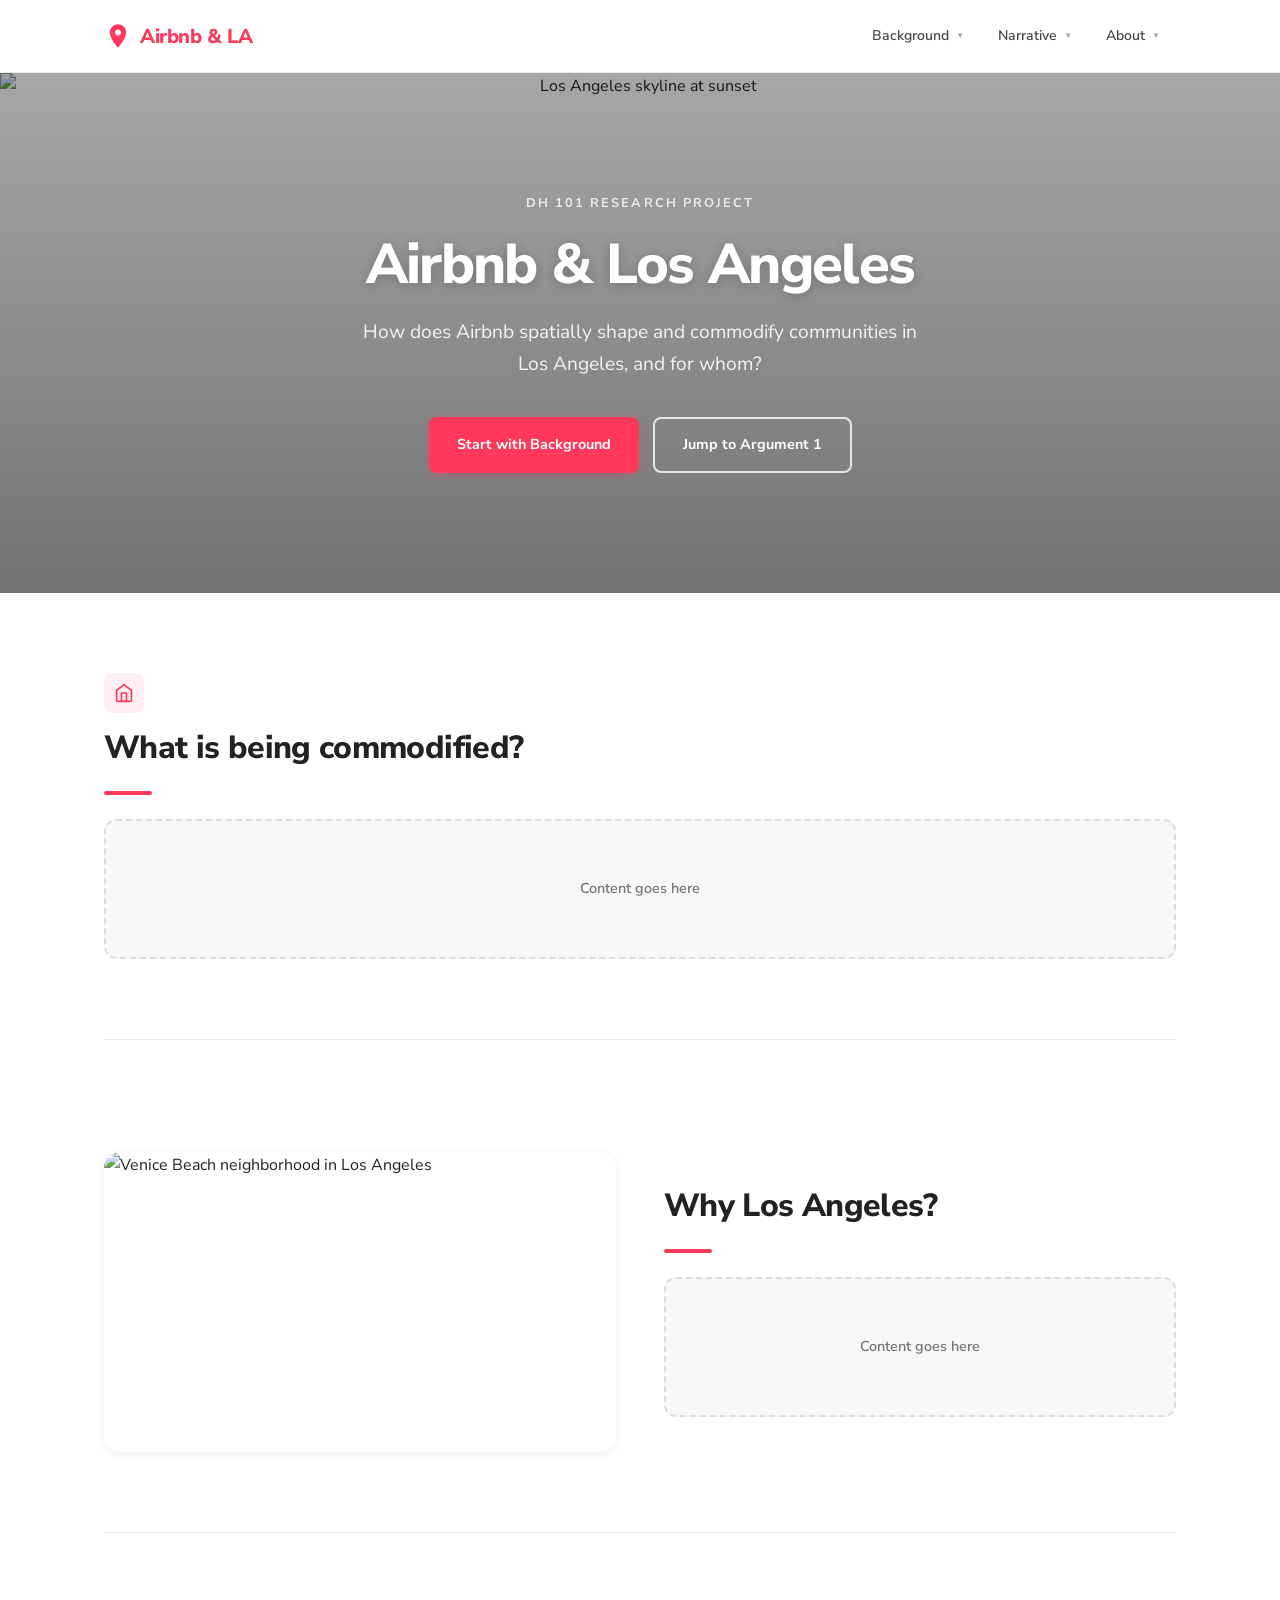
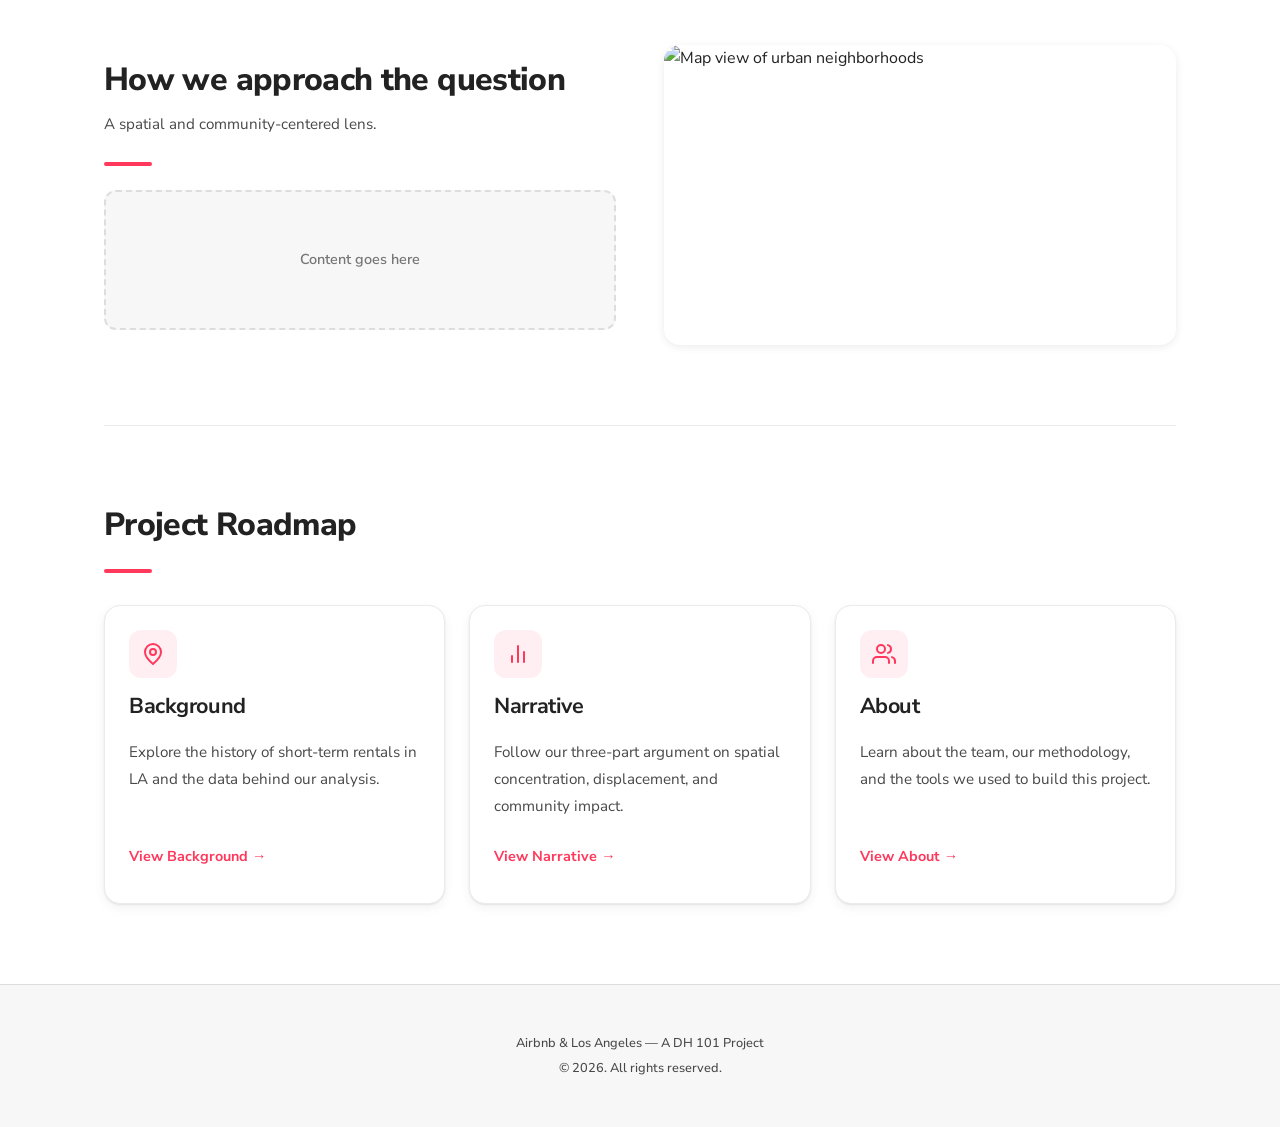
==== DIG HUM 101 Website/index.html @ 49fbf401 "added timeline" ====
<!DOCTYPE html>
<html lang="en">
<head>
  <meta charset="UTF-8">
  <meta name="viewport" content="width=device-width, initial-scale=1.0">
  <title>Airbnb &amp; Los Angeles</title>
  <link rel="preconnect" href="https://fonts.googleapis.com">
  <link rel="preconnect" href="https://fonts.gstatic.com" crossorigin>
  <link href="https://fonts.googleapis.com/css2?family=Nunito+Sans:ital,opsz,wght@0,6..12,400;0,6..12,500;0,6..12,600;0,6..12,700;0,6..12,800;1,6..12,400&display=swap" rel="stylesheet">
  <link rel="stylesheet" href="assets/css/styles.css">
</head>
<body>
  <a href="#main" class="skip-link">Skip to content</a>

  <!-- Navbar -->
  <nav class="navbar" aria-label="Main navigation">
    <div class="container">
      <a href="index.html" class="nav-brand">
        <svg viewBox="0 0 24 24" aria-hidden="true"><path d="M12 2C8.13 2 5 5.13 5 9c0 5.25 7 13 7 13s7-7.75 7-13c0-3.87-3.13-7-7-7zm0 9.5a2.5 2.5 0 010-5 2.5 2.5 0 010 5z"/></svg>
        Airbnb &amp; LA
      </a>
      <button class="nav-toggle" aria-label="Toggle navigation" aria-expanded="false">
        <span></span><span></span><span></span>
      </button>
      <ul class="nav-links">
        <li class="nav-dropdown">
          <button aria-haspopup="true" aria-expanded="false">Background <span class="dropdown-arrow">&#9660;</span></button>
          <div class="dropdown-menu">
            <a href="page1.html">History</a>
            <a href="page2.html">The Data</a>
            <a href="timeline.html">Timeline</a>
          </div>
        </li>
        <li class="nav-dropdown">
          <button aria-haspopup="true" aria-expanded="false">Narrative <span class="dropdown-arrow">&#9660;</span></button>
          <div class="dropdown-menu">
            <a href="page5.html">Argument 1</a>
            <a href="page8.html">Argument 2</a>
            <a href="page9.html">Argument 3</a>
            <a href="page10.html">Conclusions</a>
          </div>
        </li>
        <li class="nav-dropdown">
          <button aria-haspopup="true" aria-expanded="false">About <span class="dropdown-arrow">&#9660;</span></button>
          <div class="dropdown-menu">
            <a href="page6.html">About</a>
            <a href="page6.html#team">The Team</a>
            <a href="bibliography.html">Bibliography</a>
          </div>
        </li>
      </ul>
    </div>
  </nav>

  <!-- Hero with LA skyline -->
  <header class="hero">
    <div class="hero-bg">
      <img src="https://images.unsplash.com/photo-1534190760961-74e8c1c5c3da?w=1600&q=80" alt="Los Angeles skyline at sunset">
    </div>
    <div class="hero-overlay"></div>
    <div class="hero-content">
      <span class="eyebrow">DH 101 Research Project</span>
      <h1>Airbnb &amp; Los Angeles</h1>
      <p class="subtitle">How does Airbnb spatially shape and commodify communities in Los Angeles, and for whom?</p>
      <div class="hero-buttons">
        <a href="page1.html" class="btn btn-primary">Start with Background</a>
        <a href="page5.html" class="btn btn-outline">Jump to Argument 1</a>
      </div>
    </div>
  </header>

  <!-- Main Content -->
  <main id="main">
    <div class="container">

      <section class="section">
        <div class="section-icon"><svg viewBox="0 0 24 24"><path d="M3 9l9-7 9 7v11a2 2 0 01-2 2H5a2 2 0 01-2-2V9z"/><polyline points="9 22 9 12 15 12 15 22"/></svg></div>
        <h2>What is being commodified?</h2>
        <div class="divider"></div>
        <div class="placeholder"><span>Content goes here</span></div>
      </section>

      <section class="section">
        <div class="feature-row">
          <div class="feature-image">
            <img src="https://images.unsplash.com/photo-1580655653885-65763b2597d0?w=800&q=80" alt="Venice Beach neighborhood in Los Angeles">
          </div>
          <div class="feature-text">
            <h2>Why Los Angeles?</h2>
            <div class="divider"></div>
            <div class="placeholder"><span>Content goes here</span></div>
          </div>
        </div>
      </section>

      <section class="section">
        <div class="feature-row reverse">
          <div class="feature-image">
            <img src="https://images.unsplash.com/photo-1609137144813-7d9921338f24?w=800&q=80" alt="Map view of urban neighborhoods">
          </div>
          <div class="feature-text">
            <h2>How we approach the question</h2>
            <p class="section-intro">A spatial and community-centered lens.</p>
            <div class="divider"></div>
            <div class="placeholder"><span>Content goes here</span></div>
          </div>
        </div>
      </section>

      <section class="section">
        <h2>Project Roadmap</h2>
        <div class="divider"></div>
        <div class="card-grid">
          <div class="card">
            <div class="card-body">
              <div class="card-icon"><svg viewBox="0 0 24 24"><circle cx="12" cy="10" r="3"/><path d="M12 2a8 8 0 00-8 8c0 5.4 8 12 8 12s8-6.6 8-12a8 8 0 00-8-8z"/></svg></div>
              <h3>Background</h3>
              <p>Explore the history of short-term rentals in LA and the data behind our analysis.</p>
              <a href="page1.html" class="btn btn-ghost">View Background &rarr;</a>
            </div>
          </div>
          <div class="card">
            <div class="card-body">
              <div class="card-icon"><svg viewBox="0 0 24 24"><line x1="18" y1="20" x2="18" y2="10"/><line x1="12" y1="20" x2="12" y2="4"/><line x1="6" y1="20" x2="6" y2="14"/></svg></div>
              <h3>Narrative</h3>
              <p>Follow our three-part argument on spatial concentration, displacement, and community impact.</p>
              <a href="page5.html" class="btn btn-ghost">View Narrative &rarr;</a>
            </div>
          </div>
          <div class="card">
            <div class="card-body">
              <div class="card-icon"><svg viewBox="0 0 24 24"><path d="M17 21v-2a4 4 0 00-4-4H5a4 4 0 00-4 4v2"/><circle cx="9" cy="7" r="4"/><path d="M23 21v-2a4 4 0 00-3-3.87"/><path d="M16 3.13a4 4 0 010 7.75"/></svg></div>
              <h3>About</h3>
              <p>Learn about the team, our methodology, and the tools we used to build this project.</p>
              <a href="page6.html" class="btn btn-ghost">View About &rarr;</a>
            </div>
          </div>
        </div>
      </section>

    </div>
  </main>

  <!-- Footer -->
  <footer class="footer">
    <div class="container">
      <p>Airbnb &amp; Los Angeles &mdash; A DH 101 Project</p>
      <p>&copy; 2026. All rights reserved.</p>
    </div>
  </footer>

  <script src="assets/js/main.js"></script>
</body>
</html>
---- DIG HUM 101 Website/assets/css/styles.css ----
/* ==========================================================================
   Design System — Airbnb & Los Angeles
   Inspired by Airbnb's brand: Rausch coral, clean whites, modern warmth.
   ========================================================================== */

/* ===== Custom Properties ===== */
:root {
  /* Airbnb brand palette */
  --coral:         #FF385C;
  --coral-dark:    #E31C5F;
  --coral-light:   rgba(255, 56, 92, 0.08);
  --coral-glow:    rgba(255, 56, 92, 0.15);
  --teal:          #00A699;
  --teal-dark:     #008F84;
  --teal-light:    rgba(0, 166, 153, 0.08);
  --dark:          #222222;
  --dark-secondary:#484848;
  --gray:          #767676;
  --gray-light:    #b0b0b0;
  --border:        #DDDDDD;
  --border-light:  #EBEBEB;
  --card:          #FFFFFF;
  --bg:            #FFFFFF;
  --bg-warm:       #F7F7F7;
  --bg-hero:       #FFF8F6;

  /* Typography */
  --font-heading:  'Nunito Sans', -apple-system, 'Segoe UI', sans-serif;
  --font-body:     'Nunito Sans', -apple-system, 'Segoe UI', sans-serif;

  /* Layout */
  --max-width:     1120px;
  --max-width-narrow: 800px;

  /* Shapes */
  --radius-sm:     8px;
  --radius:        12px;
  --radius-lg:     16px;
  --radius-xl:     24px;

  /* Elevation */
  --shadow-sm:     0 1px 2px rgba(0,0,0,0.08);
  --shadow:        0 2px 8px rgba(0,0,0,0.08);
  --shadow-md:     0 4px 16px rgba(0,0,0,0.1);
  --shadow-lg:     0 6px 20px rgba(0,0,0,0.12);
  --shadow-card:   0 1px 2px rgba(0,0,0,0.08), 0 4px 12px rgba(0,0,0,0.05);
  --shadow-card-hover: 0 2px 4px rgba(0,0,0,0.08), 0 8px 24px rgba(0,0,0,0.12);

  /* Transitions */
  --ease:          cubic-bezier(0.2, 0, 0.2, 1);
  --duration:      0.2s;
}

/* ===== Reset & Base ===== */
*, *::before, *::after {
  box-sizing: border-box;
  margin: 0;
  padding: 0;
}

html {
  scroll-behavior: smooth;
  -webkit-font-smoothing: antialiased;
  -moz-osx-font-smoothing: grayscale;
}

body {
  font-family: var(--font-body);
  color: var(--dark);
  background-color: var(--bg);
  font-size: 16px;
  line-height: 1.65;
  min-height: 100vh;
  display: flex;
  flex-direction: column;
}

img {
  max-width: 100%;
  height: auto;
  display: block;
}

a {
  color: var(--dark);
  text-decoration: none;
  transition: color var(--duration) var(--ease);
}

a:hover {
  color: var(--coral);
}

/* ===== Skip Link ===== */
.skip-link {
  position: absolute;
  top: -100%;
  left: 16px;
  background: var(--coral);
  color: #fff;
  padding: 10px 20px;
  border-radius: var(--radius-sm);
  z-index: 9999;
  font-size: 0.875rem;
  font-weight: 700;
}

.skip-link:focus {
  top: 12px;
  color: #fff;
}

/* ===== Focus Styles ===== */
:focus-visible {
  outline: 2px solid var(--coral);
  outline-offset: 3px;
  border-radius: 2px;
}

/* ===== Typography ===== */
h1, h2, h3, h4, h5 {
  font-family: var(--font-heading);
  font-weight: 800;
  line-height: 1.2;
  color: var(--dark);
  letter-spacing: -0.02em;
}

h1 {
  font-size: clamp(2rem, 5vw, 3rem);
  margin-bottom: 1rem;
}

h2 {
  font-size: clamp(1.5rem, 3.5vw, 2rem);
  margin-bottom: 0.75rem;
}

h3 {
  font-size: clamp(1.1rem, 2vw, 1.35rem);
  margin-bottom: 0.5rem;
  font-weight: 700;
}

h4 {
  font-size: 1.1rem;
  margin-bottom: 0.4rem;
  font-weight: 700;
}

p {
  color: var(--dark-secondary);
}

/* ===== Layout ===== */
.container {
  max-width: var(--max-width);
  margin: 0 auto;
  padding: 0 24px;
  width: 100%;
}

.container-narrow {
  max-width: var(--max-width-narrow);
  margin: 0 auto;
  padding: 0 24px;
  width: 100%;
}

/* ===== Navbar ===== */
.navbar {
  background: rgba(255, 255, 255, 0.97);
  backdrop-filter: blur(16px);
  -webkit-backdrop-filter: blur(16px);
  border-bottom: 1px solid var(--border-light);
  position: sticky;
  top: 0;
  z-index: 100;
  transition: box-shadow 0.3s var(--ease);
}

.navbar .container {
  display: flex;
  align-items: center;
  justify-content: space-between;
  height: 72px;
}

.nav-brand {
  display: flex;
  align-items: center;
  gap: 8px;
  font-family: var(--font-heading);
  font-size: 1.25rem;
  font-weight: 800;
  color: var(--coral);
  white-space: nowrap;
  letter-spacing: -0.02em;
}

.nav-brand svg {
  width: 28px;
  height: 28px;
  fill: var(--coral);
}

.nav-brand:hover {
  color: var(--coral-dark);
}

/* Hamburger */
.nav-toggle {
  display: none;
  background: none;
  border: none;
  cursor: pointer;
  padding: 10px;
  flex-direction: column;
  gap: 5px;
  border-radius: var(--radius-sm);
  transition: background var(--duration) var(--ease);
}

.nav-toggle:hover {
  background: var(--bg-warm);
}

.nav-toggle span {
  display: block;
  width: 22px;
  height: 2px;
  background: var(--dark);
  border-radius: 2px;
  transition: transform 0.3s var(--ease), opacity 0.3s var(--ease);
}

.nav-toggle.active span:nth-child(1) {
  transform: translateY(7px) rotate(45deg);
}
.nav-toggle.active span:nth-child(2) {
  opacity: 0;
}
.nav-toggle.active span:nth-child(3) {
  transform: translateY(-7px) rotate(-45deg);
}

/* Nav Links */
.nav-links {
  display: flex;
  align-items: center;
  gap: 2px;
  list-style: none;
}

.nav-links > li {
  position: relative;
}

.nav-links > li > a,
.nav-links > li > button {
  display: inline-flex;
  align-items: center;
  gap: 5px;
  padding: 10px 16px;
  font-size: 0.875rem;
  font-weight: 600;
  color: var(--dark-secondary);
  background: none;
  border: none;
  border-radius: 24px;
  cursor: pointer;
  font-family: var(--font-body);
  transition: all var(--duration) var(--ease);
  white-space: nowrap;
  letter-spacing: 0;
  line-height: 1.4;
}

.nav-links > li > a:hover,
.nav-links > li > button:hover {
  background: var(--bg-warm);
  color: var(--dark);
}

.nav-links > li > a.active,
.nav-links > li > button.active {
  color: var(--coral);
  background: var(--coral-light);
}

/* Dropdown arrow */
.dropdown-arrow {
  font-size: 0.5rem;
  opacity: 0.5;
  transition: transform 0.25s var(--ease);
  margin-left: 2px;
}

.nav-dropdown.open > button .dropdown-arrow {
  transform: rotate(180deg);
}

/* Dropdown Menu */
.dropdown-menu {
  display: none;
  position: absolute;
  top: calc(100% + 8px);
  left: 50%;
  transform: translateX(-50%);
  min-width: 200px;
  background: var(--card);
  border: 1px solid var(--border-light);
  border-radius: var(--radius);
  box-shadow: var(--shadow-lg);
  padding: 8px;
  z-index: 50;
  animation: dropdownIn 0.18s var(--ease);
}

@keyframes dropdownIn {
  from { opacity: 0; transform: translateX(-50%) translateY(-6px); }
  to   { opacity: 1; transform: translateX(-50%) translateY(0); }
}

.nav-dropdown.open .dropdown-menu {
  display: block;
}

.dropdown-menu a {
  display: block;
  padding: 10px 16px;
  font-size: 0.875rem;
  color: var(--dark-secondary);
  border-radius: var(--radius-sm);
  transition: all var(--duration) var(--ease);
  font-weight: 500;
}

.dropdown-menu a:hover {
  background: var(--bg-warm);
  color: var(--dark);
}

.dropdown-menu a.active {
  color: var(--coral);
  background: var(--coral-light);
  font-weight: 700;
}

/* ===== Hero (Home) ===== */
.hero {
  position: relative;
  text-align: center;
  padding: 0;
  overflow: hidden;
  min-height: 520px;
  display: flex;
  align-items: center;
  justify-content: center;
}

.hero-bg {
  position: absolute;
  inset: 0;
  z-index: 0;
}

.hero-bg img {
  width: 100%;
  height: 100%;
  object-fit: cover;
}

.hero-overlay {
  position: absolute;
  inset: 0;
  background: linear-gradient(
    180deg,
    rgba(0, 0, 0, 0.35) 0%,
    rgba(0, 0, 0, 0.55) 100%
  );
  z-index: 1;
}

.hero-content {
  position: relative;
  z-index: 2;
  padding: 80px 32px;
  max-width: 780px;
}

.hero .eyebrow {
  font-size: 0.8rem;
  font-weight: 700;
  text-transform: uppercase;
  letter-spacing: 0.16em;
  color: rgba(255, 255, 255, 0.8);
  margin-bottom: 20px;
  display: block;
}

.hero h1 {
  font-size: clamp(2.4rem, 5.5vw, 3.5rem);
  color: #fff;
  margin-bottom: 20px;
  letter-spacing: -0.03em;
  line-height: 1.1;
  text-shadow: 0 2px 12px rgba(0,0,0,0.2);
}

.hero .subtitle {
  font-size: clamp(1rem, 2vw, 1.2rem);
  color: rgba(255, 255, 255, 0.9);
  max-width: 580px;
  margin: 0 auto 36px;
  line-height: 1.7;
  font-weight: 400;
}

.hero-buttons {
  display: flex;
  justify-content: center;
  gap: 14px;
  flex-wrap: wrap;
}

/* ===== Page Header (non-home pages) ===== */
.page-header {
  position: relative;
  text-align: center;
  padding: 0;
  overflow: hidden;
  min-height: 320px;
  display: flex;
  align-items: center;
  justify-content: center;
}

.page-header .hero-bg {
  position: absolute;
  inset: 0;
  z-index: 0;
}

.page-header .hero-bg img {
  width: 100%;
  height: 100%;
  object-fit: cover;
}

.page-header .hero-overlay {
  position: absolute;
  inset: 0;
  background: linear-gradient(
    180deg,
    rgba(0, 0, 0, 0.3) 0%,
    rgba(0, 0, 0, 0.5) 100%
  );
  z-index: 1;
}

.page-header-content {
  position: relative;
  z-index: 2;
  padding: 64px 32px;
}

.page-header .eyebrow {
  font-size: 0.75rem;
  font-weight: 700;
  text-transform: uppercase;
  letter-spacing: 0.14em;
  color: var(--coral);
  margin-bottom: 12px;
  display: inline-block;
  background: rgba(255,255,255,0.9);
  padding: 4px 14px;
  border-radius: 20px;
}

.page-header h1 {
  color: #fff;
  margin-bottom: 12px;
  text-shadow: 0 2px 8px rgba(0,0,0,0.2);
}

.page-header .subtitle {
  font-size: 1.05rem;
  color: rgba(255,255,255,0.85);
  max-width: 560px;
  margin: 0 auto;
  line-height: 1.6;
  font-weight: 400;
}

/* ===== Clean Page Header (no photo) ===== */
.page-header-clean {
  text-align: center;
  padding: 72px 32px 56px;
  background: var(--bg);
  border-bottom: 1px solid var(--border-light);
}

.page-header-clean .eyebrow {
  font-size: 0.75rem;
  font-weight: 700;
  text-transform: uppercase;
  letter-spacing: 0.14em;
  color: var(--coral);
  margin-bottom: 16px;
  display: inline-block;
  background: var(--coral-light);
  padding: 6px 16px;
  border-radius: 20px;
}

.page-header-clean h1 {
  color: var(--dark);
  margin-bottom: 12px;
}

.page-header-clean .subtitle {
  font-size: 1.05rem;
  color: var(--gray);
  max-width: 560px;
  margin: 0 auto;
  line-height: 1.6;
  font-weight: 400;
}

/* ===== Section Icon (inline SVG beside heading) ===== */
.section-icon {
  display: inline-flex;
  align-items: center;
  justify-content: center;
  width: 40px;
  height: 40px;
  border-radius: var(--radius-sm);
  background: var(--coral-light);
  margin-bottom: 16px;
}

.section-icon svg {
  width: 20px;
  height: 20px;
  fill: none;
  stroke: var(--coral);
  stroke-width: 2;
  stroke-linecap: round;
  stroke-linejoin: round;
}

/* Card icon (for roadmap cards) */
.card-icon {
  display: flex;
  align-items: center;
  justify-content: center;
  width: 48px;
  height: 48px;
  border-radius: var(--radius);
  background: var(--coral-light);
  margin-bottom: 16px;
}

.card-icon svg {
  width: 24px;
  height: 24px;
  fill: none;
  stroke: var(--coral);
  stroke-width: 2;
  stroke-linecap: round;
  stroke-linejoin: round;
}

/* ===== Buttons ===== */
.btn {
  display: inline-flex;
  align-items: center;
  gap: 8px;
  padding: 14px 28px;
  border-radius: var(--radius-sm);
  font-size: 0.9rem;
  font-weight: 700;
  font-family: var(--font-body);
  cursor: pointer;
  border: none;
  letter-spacing: 0;
  transition: all var(--duration) var(--ease);
  text-align: center;
  justify-content: center;
}

.btn:active {
  transform: scale(0.97);
}

.btn-primary {
  background: var(--coral);
  color: #fff;
  box-shadow: 0 2px 8px rgba(255, 56, 92, 0.3);
}

.btn-primary:hover {
  background: var(--coral-dark);
  color: #fff;
  box-shadow: 0 4px 16px rgba(255, 56, 92, 0.35);
  transform: translateY(-1px);
}

.btn-white {
  background: #fff;
  color: var(--dark);
  box-shadow: var(--shadow);
}

.btn-white:hover {
  color: var(--coral);
  box-shadow: var(--shadow-md);
  transform: translateY(-1px);
}

.btn-outline {
  background: transparent;
  color: #fff;
  border: 2px solid rgba(255,255,255,0.8);
}

.btn-outline:hover {
  background: #fff;
  color: var(--dark);
  border-color: #fff;
  transform: translateY(-1px);
}

.btn-outline-dark {
  background: transparent;
  color: var(--dark);
  border: 2px solid var(--dark);
}

.btn-outline-dark:hover {
  background: var(--dark);
  color: #fff;
  transform: translateY(-1px);
}

.btn-ghost {
  background: transparent;
  color: var(--coral);
  padding: 10px 0;
  font-weight: 700;
}

.btn-ghost:hover {
  color: var(--coral-dark);
}

/* ===== Sections ===== */
.section {
  padding: 80px 0;
}

.section + .section {
  border-top: 1px solid var(--border-light);
}

.section-warm {
  background: var(--bg-warm);
}

.section-intro {
  color: var(--gray);
  font-size: 0.95rem;
  margin-bottom: 8px;
}

/* ===== Inline Image Block ===== */
.image-block {
  border-radius: var(--radius-lg);
  overflow: hidden;
  margin: 32px 0;
  box-shadow: var(--shadow);
}

.image-block img {
  width: 100%;
  height: 320px;
  object-fit: cover;
}

.image-block-caption {
  font-size: 0.8rem;
  color: var(--gray);
  padding: 12px 0 0;
  text-align: center;
}

/* ===== Placeholder Block ===== */
.placeholder {
  border: 2px dashed var(--border);
  border-radius: var(--radius);
  padding: 56px 36px;
  text-align: center;
  color: var(--gray);
  font-size: 0.9rem;
  font-weight: 600;
  background: var(--bg-warm);
  margin-top: 20px;
  position: relative;
}

.placeholder span {
  display: block;
}

.placeholder-wide {
  padding: 80px 36px;
}

.placeholder-chart {
  min-height: 300px;
  display: flex;
  align-items: center;
  justify-content: center;
  flex-direction: column;
}

.placeholder-table {
  min-height: 240px;
  display: flex;
  align-items: center;
  justify-content: center;
  flex-direction: column;
}

.placeholder-list {
  min-height: 200px;
  display: flex;
  align-items: center;
  justify-content: center;
  flex-direction: column;
}

/* ===== Cards ===== */
.card-grid {
  display: grid;
  grid-template-columns: repeat(3, 1fr);
  gap: 24px;
  margin-top: 32px;
}

.card {
  background: var(--card);
  border: 1px solid var(--border-light);
  border-radius: var(--radius-lg);
  overflow: hidden;
  box-shadow: var(--shadow-card);
  transition: box-shadow 0.3s var(--ease), transform 0.3s var(--ease);
  display: flex;
  flex-direction: column;
}

.card:hover {
  box-shadow: var(--shadow-card-hover);
  transform: translateY(-4px);
}

.card-image {
  width: 100%;
  height: 180px;
  overflow: hidden;
}

.card-image img {
  width: 100%;
  height: 100%;
  object-fit: cover;
  transition: transform 0.4s var(--ease);
}

.card:hover .card-image img {
  transform: scale(1.04);
}

.card-body {
  padding: 24px;
  flex: 1;
  display: flex;
  flex-direction: column;
}

.card h3 {
  margin-bottom: 8px;
}

.card p {
  color: var(--gray);
  font-size: 0.9rem;
  line-height: 1.55;
  margin-bottom: 16px;
  flex: 1;
}

.card .btn {
  align-self: flex-start;
}

/* ===== Feature row (two-col with image) ===== */
.feature-row {
  display: grid;
  grid-template-columns: 1fr 1fr;
  gap: 48px;
  align-items: center;
  margin-top: 32px;
}

.feature-row.reverse {
  direction: rtl;
}

.feature-row.reverse > * {
  direction: ltr;
}

.feature-image {
  border-radius: var(--radius-lg);
  overflow: hidden;
  box-shadow: var(--shadow);
}

.feature-image img {
  width: 100%;
  height: 300px;
  object-fit: cover;
}

.feature-text h3 {
  margin-bottom: 12px;
}

.feature-text p {
  color: var(--gray);
  font-size: 0.95rem;
  line-height: 1.65;
}

/* ===== Team Grid ===== */
.team-grid {
  display: grid;
  grid-template-columns: repeat(3, 1fr);
  gap: 28px;
  margin-top: 36px;
}

.team-card {
  text-align: center;
  background: var(--card);
  border: 1px solid var(--border-light);
  border-radius: var(--radius-lg);
  padding: 40px 24px 32px;
  box-shadow: var(--shadow-card);
  transition: box-shadow 0.3s var(--ease), transform 0.3s var(--ease);
}

.team-card:hover {
  box-shadow: var(--shadow-card-hover);
  transform: translateY(-3px);
}

.team-card .avatar {
  width: 110px;
  height: 110px;
  border-radius: 50%;
  background: linear-gradient(135deg, var(--coral-light) 0%, var(--bg-warm) 100%);
  border: 3px solid var(--border-light);
  margin: 0 auto 20px;
  display: flex;
  align-items: center;
  justify-content: center;
  color: var(--gray);
  font-size: 0.75rem;
  font-weight: 600;
  overflow: hidden;
}

.team-card .avatar img {
  width: 100%;
  height: 100%;
  object-fit: cover;
}

.team-card h4 {
  font-size: 1.1rem;
  margin-bottom: 4px;
}

.team-card .role {
  color: var(--coral);
  font-size: 0.8rem;
  font-weight: 700;
  text-transform: uppercase;
  letter-spacing: 0.06em;
  margin-bottom: 12px;
}

.team-card .bio {
  color: var(--gray);
  font-size: 0.85rem;
  line-height: 1.55;
}

/* ===== Bibliography Entry ===== */
.bib-entry {
  border-left: 4px solid var(--coral);
  padding: 24px 28px;
  margin-bottom: 20px;
  background: var(--card);
  border-radius: 0 var(--radius) var(--radius) 0;
  box-shadow: var(--shadow-card);
  transition: box-shadow 0.25s var(--ease);
}

.bib-entry:hover {
  box-shadow: var(--shadow-card-hover);
}

.bib-entry .citation {
  font-weight: 700;
  margin-bottom: 12px;
  color: var(--dark);
  font-size: 0.95rem;
  line-height: 1.5;
}

.bib-entry .annotation {
  border: 2px dashed var(--border);
  border-radius: var(--radius-sm);
  padding: 24px;
  color: var(--gray);
  font-size: 0.875rem;
  text-align: center;
  background: var(--bg-warm);
}

/* ===== Up Next ===== */
.up-next {
  padding: 72px 0;
  text-align: center;
  border-top: 1px solid var(--border-light);
  margin-top: 16px;
}

.up-next .label {
  font-size: 0.75rem;
  text-transform: uppercase;
  letter-spacing: 0.14em;
  color: var(--gray);
  margin-bottom: 10px;
  font-weight: 700;
}

.up-next h3 {
  font-size: 1.6rem;
  margin-bottom: 24px;
}

/* ===== Footer ===== */
.footer {
  border-top: 1px solid var(--border);
  padding: 48px 0;
  text-align: center;
  color: var(--gray);
  font-size: 0.8rem;
  margin-top: auto;
  background: var(--bg-warm);
  font-weight: 500;
}

.footer p + p {
  margin-top: 4px;
}

.footer a {
  color: var(--coral);
  font-weight: 600;
}

.footer a:hover {
  color: var(--coral-dark);
}

/* ===== Prose content (paragraphs, lists inside sections) ===== */
.section p,
.subsection p {
  font-family: var(--font-body);
  color: var(--dark-secondary);
  font-size: 0.95rem;
  line-height: 1.75;
  margin-top: 16px;
}

.section p:first-of-type,
.subsection p:first-of-type {
  margin-top: 12px;
}

.subsection ul {
  margin: 16px 0;
  padding-left: 28px;
  list-style: none;
}

.subsection li {
  font-family: var(--font-body);
  color: var(--dark-secondary);
  font-size: 0.95rem;
  line-height: 1.75;
  margin-bottom: 8px;
  position: relative;
  padding-left: 8px;
}

.subsection li::before {
  content: '';
  position: absolute;
  left: -20px;
  top: 10px;
  width: 6px;
  height: 6px;
  border-radius: 50%;
  background: var(--coral);
}

.section strong,
.subsection strong {
  font-weight: 700;
  color: var(--dark);
}

.section em,
.subsection em {
  font-style: italic;
  color: var(--dark);
}

/* Team card bio consistent font */
.team-card .bio {
  font-family: var(--font-body);
  color: var(--gray);
  font-size: 0.85rem;
  line-height: 1.6;
}

.team-card .bio strong {
  font-weight: 700;
  color: var(--dark-secondary);
}

/* ===== Subsection spacing ===== */
.subsection {
  margin-top: 52px;
}

.subsection h3 {
  position: relative;
  padding-left: 18px;
}

.subsection h3::before {
  content: '';
  position: absolute;
  left: 0;
  top: 3px;
  bottom: 3px;
  width: 4px;
  background: var(--coral);
  border-radius: 2px;
}

/* ===== Divider ===== */
.divider {
  width: 48px;
  height: 4px;
  background: var(--coral);
  border-radius: 2px;
  margin: 24px 0;
}

.divider-center {
  margin-left: auto;
  margin-right: auto;
}

/* ===== Stat Row ===== */
.stat-row {
  display: grid;
  grid-template-columns: repeat(3, 1fr);
  gap: 24px;
  margin-top: 32px;
}

.stat-card {
  text-align: center;
  padding: 32px 20px;
  background: var(--card);
  border-radius: var(--radius);
  border: 1px solid var(--border-light);
  box-shadow: var(--shadow-sm);
}

.stat-card .stat-number {
  font-size: 2.25rem;
  font-weight: 800;
  color: var(--coral);
  letter-spacing: -0.03em;
  line-height: 1;
  margin-bottom: 8px;
}

.stat-card .stat-label {
  font-size: 0.85rem;
  color: var(--gray);
  font-weight: 600;
}

/* ===== Responsive ===== */
@media (max-width: 900px) {
  .card-grid {
    grid-template-columns: 1fr 1fr;
  }
  .team-grid {
    grid-template-columns: 1fr 1fr;
  }
  .feature-row {
    grid-template-columns: 1fr;
    gap: 24px;
  }
  .feature-row.reverse {
    direction: ltr;
  }
  .stat-row {
    grid-template-columns: 1fr 1fr 1fr;
  }
}

@media (max-width: 768px) {
  .container, .container-narrow {
    padding: 0 20px;
  }

  .nav-toggle {
    display: flex;
  }

  .nav-links {
    display: none;
    flex-direction: column;
    position: absolute;
    top: 72px;
    left: 0;
    right: 0;
    background: rgba(255, 255, 255, 0.98);
    backdrop-filter: blur(16px);
    -webkit-backdrop-filter: blur(16px);
    border-bottom: 1px solid var(--border);
    box-shadow: var(--shadow-lg);
    padding: 12px 0;
    gap: 0;
  }

  .nav-links.open {
    display: flex;
  }

  .nav-links > li > a,
  .nav-links > li > button {
    width: 100%;
    padding: 14px 24px;
    justify-content: space-between;
    border-radius: 0;
    font-size: 0.925rem;
  }

  .dropdown-menu {
    position: static;
    box-shadow: none;
    border: none;
    padding: 4px 0 4px 20px;
    background: var(--bg-warm);
    border-radius: 0;
    animation: none;
    transform: none;
    min-width: auto;
  }

  .hero {
    min-height: 420px;
  }

  .hero-content {
    padding: 56px 24px;
  }

  .page-header {
    min-height: 260px;
  }

  .page-header-clean {
    padding: 56px 24px 44px;
  }

  .section {
    padding: 56px 0;
  }

  .card-grid {
    grid-template-columns: 1fr;
    gap: 16px;
  }

  .team-grid {
    grid-template-columns: 1fr 1fr;
    gap: 16px;
  }

  .stat-row {
    grid-template-columns: 1fr;
    gap: 12px;
  }

  .up-next {
    padding: 48px 0;
  }

  .image-block img {
    height: 220px;
  }
}

@media (max-width: 480px) {
  .team-grid {
    grid-template-columns: 1fr;
  }

  .hero-buttons {
    flex-direction: column;
    align-items: center;
  }

  .hero-buttons .btn {
    width: 100%;
    max-width: 280px;
  }
}

/* ===== Timeline Page ===== */

/* Scroll-reveal animation */
@keyframes revealUp {
  from {
    opacity: 0;
    transform: translateY(32px);
  }
  to {
    opacity: 1;
    transform: translateY(0);
  }
}

/* Only hide elements when JS has set up the observer */
.reveal-ready [data-reveal] {
  opacity: 0;
  transform: translateY(32px);
}

.reveal-ready [data-reveal].is-visible {
  animation: revealUp 0.6s var(--ease) both;
}

/* Stagger consecutive events */
.reveal-ready [data-reveal].is-visible:nth-child(2) { animation-delay: 0.08s; }
.reveal-ready [data-reveal].is-visible:nth-child(3) { animation-delay: 0.16s; }

/* Intro */
.timeline-intro {
  max-width: var(--max-width-narrow);
  margin: 0 auto 40px;
  text-align: center;
}

.timeline-intro p {
  font-size: 0.95rem;
  line-height: 1.8;
  color: var(--dark-secondary);
}

/* Legend — subtle, monochromatic */
.timeline-legend {
  display: flex;
  flex-wrap: wrap;
  justify-content: center;
  gap: 20px;
  margin-bottom: 56px;
}

.legend-badge {
  display: inline-flex;
  align-items: center;
  gap: 8px;
  font-size: 0.78rem;
  font-weight: 600;
  color: var(--gray);
  letter-spacing: 0.02em;
}

.legend-dot {
  width: 8px;
  height: 8px;
  border-radius: 50%;
  background: var(--coral);
  flex-shrink: 0;
}

/* Timeline container */
.timeline {
  position: relative;
  max-width: 720px;
  margin: 0 auto;
  padding: 0 0 60px;
}

/* Central line — subtle gradient */
.timeline::before {
  content: '';
  position: absolute;
  left: 50%;
  top: 0;
  bottom: 0;
  width: 2px;
  background: linear-gradient(
    180deg,
    var(--coral) 0%,
    var(--border) 15%,
    var(--border) 85%,
    transparent 100%
  );
  transform: translateX(-50%);
}

/* Year markers */
.timeline-year {
  position: relative;
  text-align: center;
  margin: 56px 0 28px;
  z-index: 2;
}

.timeline-year:first-child {
  margin-top: 8px;
}

.timeline-year span {
  display: inline-block;
  background: var(--bg);
  border: 2px solid var(--coral);
  color: var(--coral);
  font-size: 0.82rem;
  font-weight: 800;
  padding: 5px 22px;
  border-radius: 20px;
  letter-spacing: 0.04em;
  position: relative;
}

/* Event cards */
.timeline-event {
  position: relative;
  width: calc(50% - 40px);
  background: var(--card);
  border: 1px solid var(--border-light);
  border-radius: var(--radius);
  padding: 28px 28px 24px;
  margin-bottom: 28px;
  box-shadow: var(--shadow-sm);
  transition:
    box-shadow 0.35s var(--ease),
    transform 0.35s var(--ease),
    border-color 0.35s var(--ease);
}

.timeline-event:hover {
  box-shadow: var(--shadow-card-hover);
  transform: translateY(-3px);
  border-color: var(--border);
}

/* Connector dot on the timeline line */
.timeline-event::before {
  content: '';
  position: absolute;
  top: 32px;
  width: 10px;
  height: 10px;
  border-radius: 50%;
  background: var(--coral);
  box-shadow: 0 0 0 3px var(--bg), 0 0 0 5px rgba(255, 56, 92, 0.15);
  z-index: 3;
  transition: box-shadow 0.3s var(--ease), transform 0.3s var(--ease);
}

.timeline-event:hover::before {
  transform: scale(1.3);
  box-shadow: 0 0 0 4px var(--bg), 0 0 0 7px rgba(255, 56, 92, 0.2);
}

/* Connector line from dot to card */
.timeline-event::after {
  content: '';
  position: absolute;
  top: 36px;
  height: 1px;
  background: var(--border);
  z-index: 1;
  transition: background 0.3s var(--ease);
}

.timeline-event:hover::after {
  background: rgba(255, 56, 92, 0.3);
}

/* Left-side cards (odd) — card left, dot right, connector right */
.timeline-event:nth-child(odd) {
  margin-left: 0;
  margin-right: auto;
}

.timeline-event:nth-child(odd)::before {
  right: -45px;
}

.timeline-event:nth-child(odd)::after {
  right: -35px;
  width: 35px;
}

/* Right-side cards (even) — card right, dot left, connector left */
.timeline-event:nth-child(even) {
  margin-left: auto;
  margin-right: 0;
}

.timeline-event:nth-child(even)::before {
  left: -45px;
}

.timeline-event:nth-child(even)::after {
  left: -35px;
  width: 35px;
}

/* Category tag — subtle, uniform */
.timeline-cat {
  display: inline-block;
  font-size: 0.68rem;
  font-weight: 700;
  text-transform: uppercase;
  letter-spacing: 0.1em;
  color: var(--coral);
  background: var(--coral-light);
  padding: 3px 10px;
  border-radius: 4px;
  margin-bottom: 12px;
}

/* Date label */
.timeline-date {
  font-size: 0.75rem;
  font-weight: 700;
  color: var(--gray);
  margin-bottom: 6px;
  letter-spacing: 0.02em;
}

.timeline-event h3 {
  font-size: 1.05rem;
  font-weight: 800;
  margin-bottom: 10px;
  color: var(--dark);
  line-height: 1.35;
}

.timeline-event p {
  font-size: 0.88rem;
  line-height: 1.7;
  color: var(--dark-secondary);
  margin-bottom: 0;
}

/* Inline citation references */
.cite-ref {
  display: inline;
  font-size: 0.72rem;
  font-weight: 700;
  color: var(--coral);
  text-decoration: none;
  vertical-align: super;
  line-height: 0;
  padding: 0 1px;
  transition: color var(--duration) var(--ease);
}

.cite-ref:hover {
  color: var(--coral-dark);
  text-decoration: underline;
}

/* Highlight target citation when jumped to */
@keyframes citeHighlight {
  0%   { background: rgba(255, 56, 92, 0.15); }
  100% { background: transparent; }
}

.citation-list li:target {
  animation: citeHighlight 2s var(--ease) both;
  border-radius: 4px;
}

/* Timeline Citations */
.timeline-citations {
  margin-top: 32px;
  padding: 72px 0 48px;
  border-top: 1px solid var(--border);
  background: var(--bg-warm);
  margin-left: -24px;
  margin-right: -24px;
  padding-left: 24px;
  padding-right: 24px;
}

.timeline-citations h2 {
  text-align: center;
}

.timeline-citations .divider {
  margin-bottom: 40px;
}

.citation-list {
  max-width: var(--max-width-narrow);
  margin: 0 auto;
  padding-left: 44px;
  list-style: none;
  counter-reset: citation;
}

.citation-list li {
  position: relative;
  font-size: 0.88rem;
  line-height: 1.7;
  color: var(--dark-secondary);
  padding: 16px 0;
  border-bottom: 1px solid var(--border-light);
}

.citation-list li:last-child {
  border-bottom: none;
}

.citation-list li::before {
  counter-increment: citation;
  content: "[" counter(citation) "]";
  position: absolute;
  left: -44px;
  top: 16px;
  font-size: 0.78rem;
  font-weight: 700;
  color: var(--coral);
  width: 36px;
  text-align: right;
}

.citation-list li a {
  color: var(--coral);
  word-break: break-all;
  transition: color var(--duration) var(--ease);
}

.citation-list li a:hover {
  color: var(--coral-dark);
  text-decoration: underline;
}

.citation-list li em {
  font-style: italic;
  color: var(--dark);
}

/* ---- Timeline responsive ---- */
@media (max-width: 768px) {
  .timeline::before {
    left: 15px;
    transform: none;
  }

  .timeline-year {
    text-align: left;
    margin: 40px 0 20px;
  }

  .timeline-year:first-child {
    margin-top: 4px;
  }

  .timeline-year span {
    margin-left: 0;
  }

  .timeline-event,
  .timeline-event:nth-child(odd),
  .timeline-event:nth-child(even) {
    width: calc(100% - 48px);
    margin-left: 48px;
    margin-right: 0;
  }

  .timeline-event::before,
  .timeline-event:nth-child(odd)::before,
  .timeline-event:nth-child(even)::before {
    left: -38px;
    right: auto;
  }

  .timeline-event::after,
  .timeline-event:nth-child(odd)::after,
  .timeline-event:nth-child(even)::after {
    left: -28px;
    right: auto;
    width: 28px;
  }

  .timeline-event {
    padding: 22px 20px 20px;
  }

  .timeline-legend {
    gap: 14px;
  }

  .timeline-citations {
    margin-left: -20px;
    margin-right: -20px;
    padding-left: 20px;
    padding-right: 20px;
  }
}
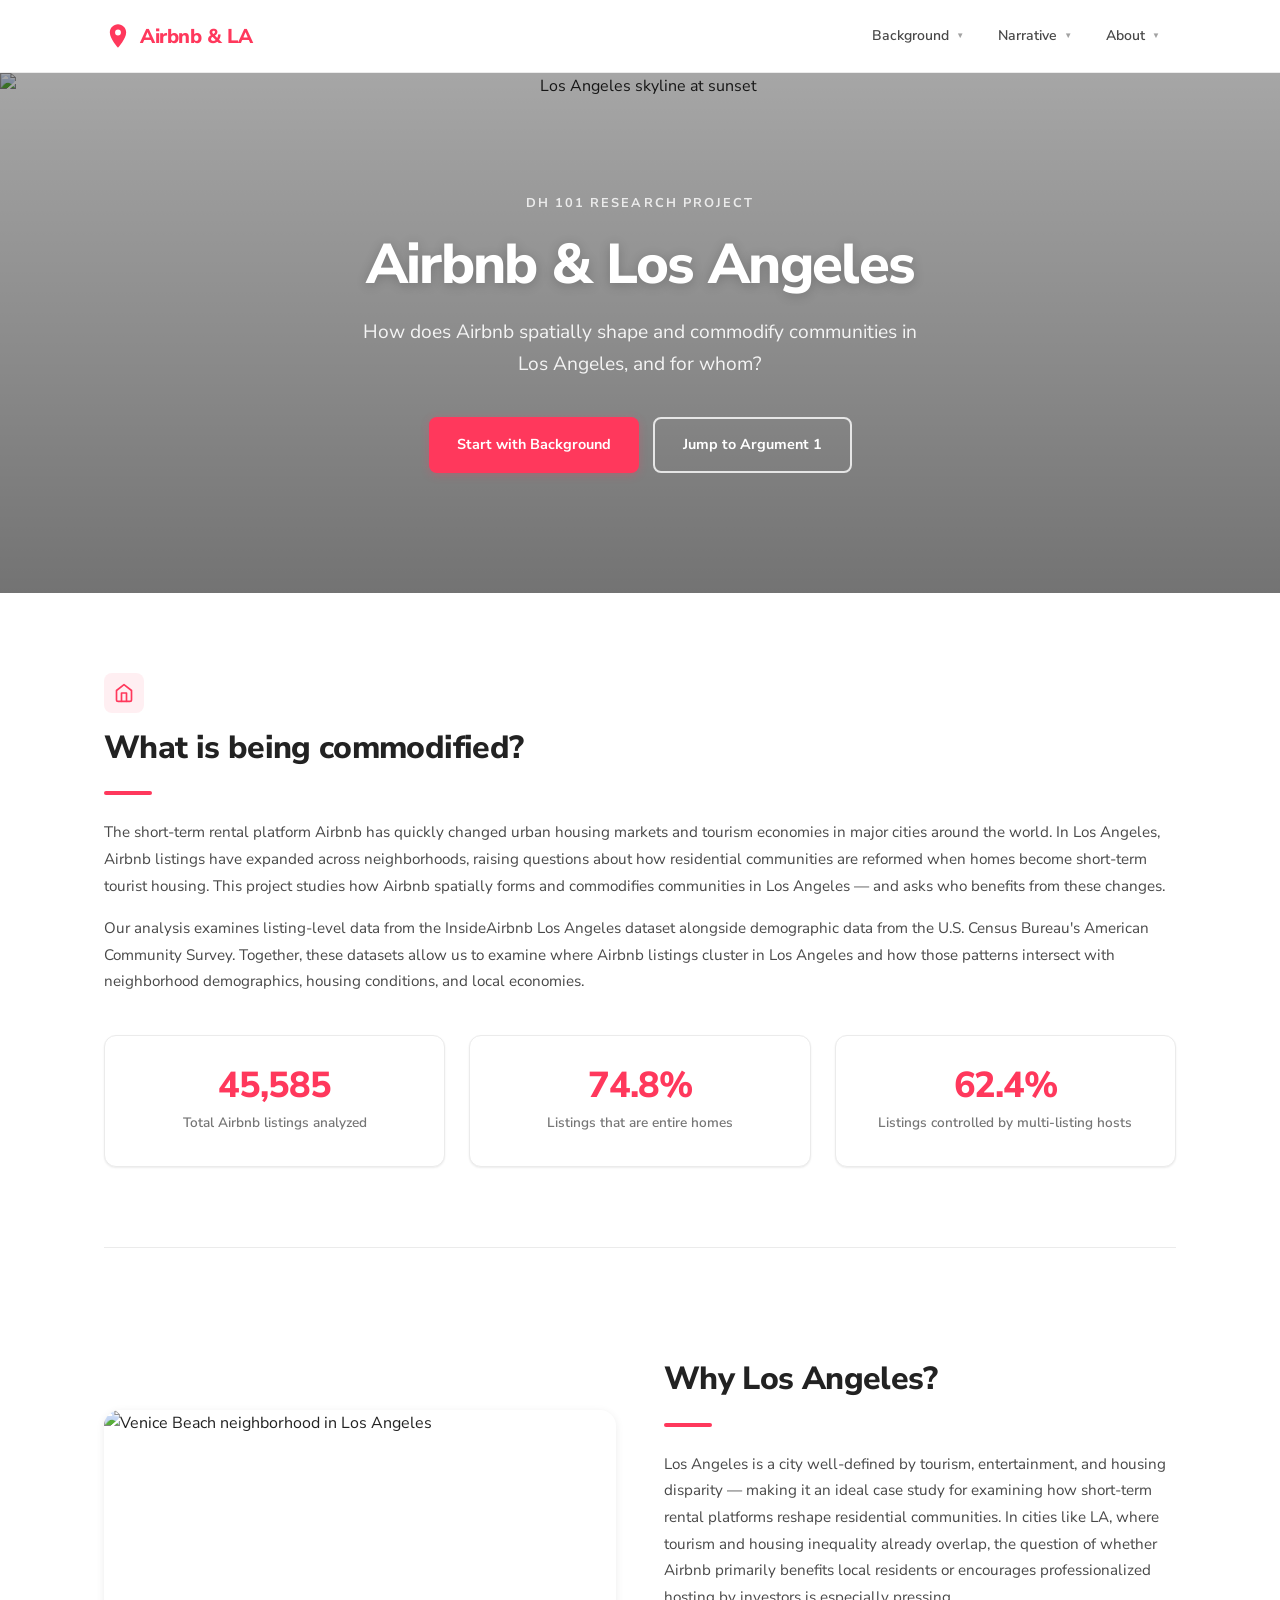
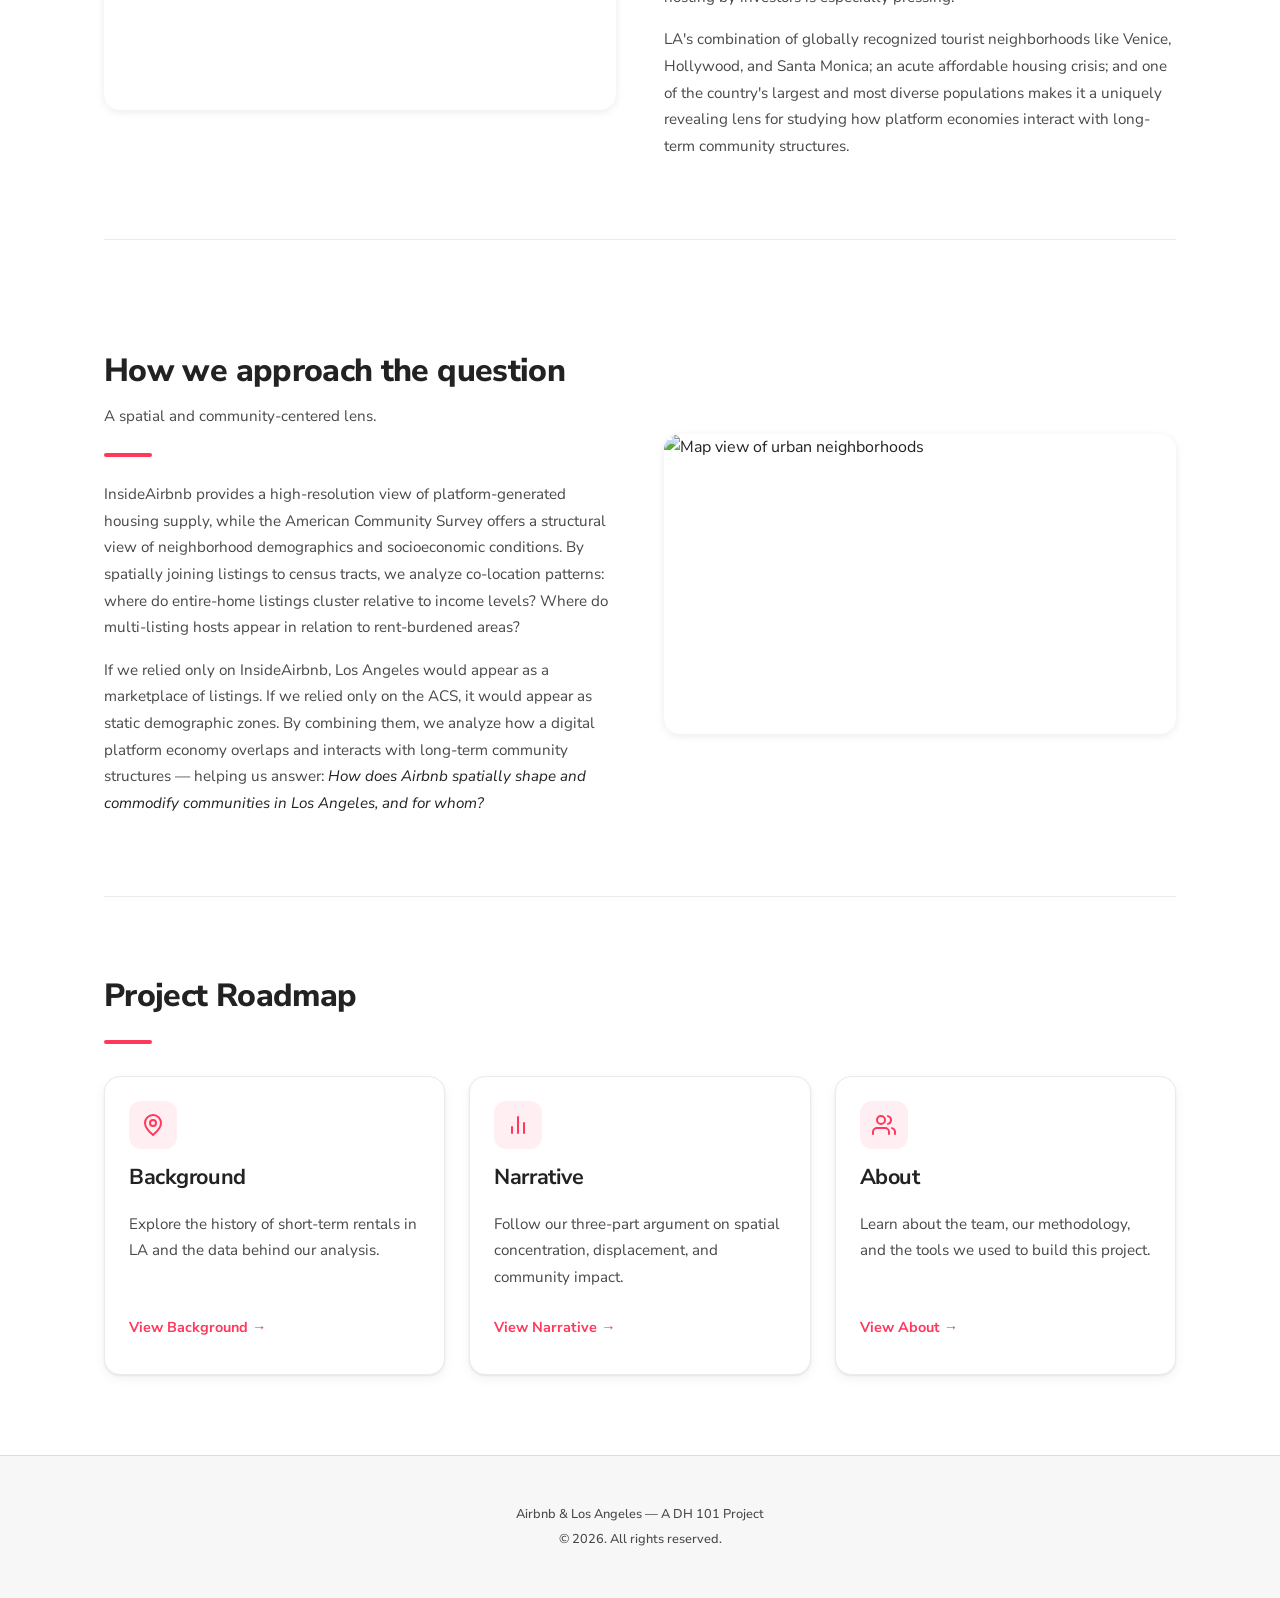
==== commit 4b1ef4f4: "Fill all content pages with research text and citations" ====
--- a/DIG HUM 101 Website/index.html
+++ b/DIG HUM 101 Website/index.html
@@ -38,6 +38,7 @@
             <a href="page8.html">Argument 2</a>
             <a href="page9.html">Argument 3</a>
             <a href="page10.html">Conclusions</a>
+            <a href="dataviz.html">Data Viz</a>
           </div>
         </li>
         <li class="nav-dropdown">
@@ -77,7 +78,22 @@
         <div class="section-icon"><svg viewBox="0 0 24 24"><path d="M3 9l9-7 9 7v11a2 2 0 01-2 2H5a2 2 0 01-2-2V9z"/><polyline points="9 22 9 12 15 12 15 22"/></svg></div>
         <h2>What is being commodified?</h2>
         <div class="divider"></div>
-        <div class="placeholder"><span>Content goes here</span></div>
+        <p>The short-term rental platform Airbnb has quickly changed urban housing markets and tourism economies in major cities around the world. In Los Angeles, Airbnb listings have expanded across neighborhoods, raising questions about how residential communities are reformed when homes become short-term tourist housing. This project studies how Airbnb spatially forms and commodifies communities in Los Angeles — and asks who benefits from these changes.</p>
+        <p>Our analysis examines listing-level data from the InsideAirbnb Los Angeles dataset alongside demographic data from the U.S. Census Bureau's American Community Survey. Together, these datasets allow us to examine where Airbnb listings cluster in Los Angeles and how those patterns intersect with neighborhood demographics, housing conditions, and local economies.</p>
+        <div class="stat-row" style="margin-top:40px">
+          <div class="stat-card">
+            <div class="stat-number">45,585</div>
+            <div class="stat-label">Total Airbnb listings analyzed</div>
+          </div>
+          <div class="stat-card">
+            <div class="stat-number">74.8%</div>
+            <div class="stat-label">Listings that are entire homes</div>
+          </div>
+          <div class="stat-card">
+            <div class="stat-number">62.4%</div>
+            <div class="stat-label">Listings controlled by multi-listing hosts</div>
+          </div>
+        </div>
       </section>
 
       <section class="section">
@@ -88,7 +104,8 @@
           <div class="feature-text">
             <h2>Why Los Angeles?</h2>
             <div class="divider"></div>
-            <div class="placeholder"><span>Content goes here</span></div>
+            <p>Los Angeles is a city well-defined by tourism, entertainment, and housing disparity — making it an ideal case study for examining how short-term rental platforms reshape residential communities. In cities like LA, where tourism and housing inequality already overlap, the question of whether Airbnb primarily benefits local residents or encourages professionalized hosting by investors is especially pressing.</p>
+            <p>LA's combination of globally recognized tourist neighborhoods like Venice, Hollywood, and Santa Monica; an acute affordable housing crisis; and one of the country's largest and most diverse populations makes it a uniquely revealing lens for studying how platform economies interact with long-term community structures.</p>
           </div>
         </div>
       </section>
@@ -102,7 +119,8 @@
             <h2>How we approach the question</h2>
             <p class="section-intro">A spatial and community-centered lens.</p>
             <div class="divider"></div>
-            <div class="placeholder"><span>Content goes here</span></div>
+            <p>InsideAirbnb provides a high-resolution view of platform-generated housing supply, while the American Community Survey offers a structural view of neighborhood demographics and socioeconomic conditions. By spatially joining listings to census tracts, we analyze co-location patterns: where do entire-home listings cluster relative to income levels? Where do multi-listing hosts appear in relation to rent-burdened areas?</p>
+            <p>If we relied only on InsideAirbnb, Los Angeles would appear as a marketplace of listings. If we relied only on the ACS, it would appear as static demographic zones. By combining them, we analyze how a digital platform economy overlaps and interacts with long-term community structures — helping us answer: <em>How does Airbnb spatially shape and commodify communities in Los Angeles, and for whom?</em></p>
           </div>
         </div>
       </section>
--- a/DIG HUM 101 Website/assets/css/styles.css
+++ b/DIG HUM 101 Website/assets/css/styles.css
@@ -909,6 +909,31 @@
   line-height: 1.55;
 }
 
+/* ===== Styled List ===== */
+.styled-list {
+  list-style: none;
+  padding: 0;
+  margin: 0;
+  display: flex;
+  flex-direction: column;
+  gap: 1rem;
+}
+
+.styled-list li {
+  padding: 1rem 1.25rem 1rem 1.5rem;
+  background: var(--card);
+  border-radius: var(--radius);
+  border-left: 3px solid var(--coral);
+  box-shadow: var(--shadow-card);
+  line-height: 1.6;
+  color: var(--text);
+}
+
+.styled-list li strong {
+  color: var(--dark);
+  display: inline;
+}
+
 /* ===== Bibliography Entry ===== */
 .bib-entry {
   border-left: 4px solid var(--coral);
@@ -1253,13 +1278,13 @@
   }
 }
 
-/* ===== Timeline Page ===== */
+/* ===== Timeline Page — Editorial "Big Year" Design ===== */
 
 /* Scroll-reveal animation */
 @keyframes revealUp {
   from {
     opacity: 0;
-    transform: translateY(32px);
+    transform: translateY(40px);
   }
   to {
     opacity: 1;
@@ -1267,251 +1292,327 @@
   }
 }
 
+@keyframes revealScale {
+  from {
+    opacity: 0;
+    transform: scale(0.92) translateY(24px);
+  }
+  to {
+    opacity: 1;
+    transform: scale(1) translateY(0);
+  }
+}
+
+@keyframes yearSlideIn {
+  from {
+    opacity: 0;
+    transform: translateX(-60px);
+  }
+  to {
+    opacity: 1;
+    transform: translateX(0);
+  }
+}
+
+@keyframes progressGrow {
+  from { width: 0; }
+}
+
 /* Only hide elements when JS has set up the observer */
 .reveal-ready [data-reveal] {
   opacity: 0;
-  transform: translateY(32px);
+  transform: translateY(40px);
 }
 
 .reveal-ready [data-reveal].is-visible {
-  animation: revealUp 0.6s var(--ease) both;
-}
-
-/* Stagger consecutive events */
-.reveal-ready [data-reveal].is-visible:nth-child(2) { animation-delay: 0.08s; }
-.reveal-ready [data-reveal].is-visible:nth-child(3) { animation-delay: 0.16s; }
-
-/* Intro */
-.timeline-intro {
+  animation: revealUp 0.7s var(--ease) both;
+}
+
+.reveal-ready [data-reveal].is-visible .tl-era-year {
+  animation: yearSlideIn 0.8s var(--ease) 0.1s both;
+}
+
+.reveal-ready [data-reveal].is-visible .tl-card:nth-child(1) {
+  animation: revealScale 0.6s var(--ease) 0.15s both;
+}
+.reveal-ready [data-reveal].is-visible .tl-card:nth-child(2) {
+  animation: revealScale 0.6s var(--ease) 0.25s both;
+}
+.reveal-ready [data-reveal].is-visible .tl-card:nth-child(3) {
+  animation: revealScale 0.6s var(--ease) 0.35s both;
+}
+
+/* ---- Scroll progress bar ---- */
+.tl-progress-track {
+  position: sticky;
+  top: 60px;
+  z-index: 50;
+  height: 3px;
+  background: var(--border-light);
+}
+
+.tl-progress-fill {
+  height: 100%;
+  width: 0%;
+  background: linear-gradient(90deg, var(--coral), var(--coral-dark));
+  transition: width 0.05s linear;
+  border-radius: 0 2px 2px 0;
+}
+
+/* ---- Intro section ---- */
+.tl-intro-section {
+  padding: 48px 0 40px;
+  text-align: center;
+}
+
+.tl-intro-text {
   max-width: var(--max-width-narrow);
-  margin: 0 auto 40px;
-  text-align: center;
-}
-
-.timeline-intro p {
+  margin: 0 auto 36px;
   font-size: 0.95rem;
-  line-height: 1.8;
+  line-height: 1.85;
   color: var(--dark-secondary);
 }
 
-/* Legend — subtle, monochromatic */
-.timeline-legend {
+/* Legend */
+.tl-legend {
   display: flex;
   flex-wrap: wrap;
   justify-content: center;
-  gap: 20px;
-  margin-bottom: 56px;
-}
-
-.legend-badge {
+  gap: 24px;
+}
+
+.tl-legend-item {
   display: inline-flex;
   align-items: center;
   gap: 8px;
-  font-size: 0.78rem;
-  font-weight: 600;
+  font-size: 0.76rem;
+  font-weight: 700;
+  text-transform: uppercase;
+  letter-spacing: 0.06em;
   color: var(--gray);
-  letter-spacing: 0.02em;
-}
-
-.legend-dot {
-  width: 8px;
-  height: 8px;
-  border-radius: 50%;
-  background: var(--coral);
-  flex-shrink: 0;
-}
-
-/* Timeline container */
-.timeline {
-  position: relative;
-  max-width: 720px;
-  margin: 0 auto;
-  padding: 0 0 60px;
-}
-
-/* Central line — subtle gradient */
-.timeline::before {
-  content: '';
-  position: absolute;
-  left: 50%;
-  top: 0;
-  bottom: 0;
-  width: 2px;
-  background: linear-gradient(
-    180deg,
-    var(--coral) 0%,
-    var(--border) 15%,
-    var(--border) 85%,
-    transparent 100%
-  );
-  transform: translateX(-50%);
-}
-
-/* Year markers */
-.timeline-year {
-  position: relative;
-  text-align: center;
-  margin: 56px 0 28px;
-  z-index: 2;
-}
-
-.timeline-year:first-child {
-  margin-top: 8px;
-}
-
-.timeline-year span {
-  display: inline-block;
-  background: var(--bg);
-  border: 2px solid var(--coral);
-  color: var(--coral);
-  font-size: 0.82rem;
-  font-weight: 800;
-  padding: 5px 22px;
-  border-radius: 20px;
-  letter-spacing: 0.04em;
-  position: relative;
-}
-
-/* Event cards */
-.timeline-event {
-  position: relative;
-  width: calc(50% - 40px);
-  background: var(--card);
-  border: 1px solid var(--border-light);
-  border-radius: var(--radius);
-  padding: 28px 28px 24px;
-  margin-bottom: 28px;
-  box-shadow: var(--shadow-sm);
-  transition:
-    box-shadow 0.35s var(--ease),
-    transform 0.35s var(--ease),
-    border-color 0.35s var(--ease);
-}
-
-.timeline-event:hover {
-  box-shadow: var(--shadow-card-hover);
-  transform: translateY(-3px);
-  border-color: var(--border);
-}
-
-/* Connector dot on the timeline line */
-.timeline-event::before {
-  content: '';
-  position: absolute;
-  top: 32px;
+}
+
+.tl-legend-dot {
   width: 10px;
   height: 10px;
   border-radius: 50%;
-  background: var(--coral);
-  box-shadow: 0 0 0 3px var(--bg), 0 0 0 5px rgba(255, 56, 92, 0.15);
-  z-index: 3;
-  transition: box-shadow 0.3s var(--ease), transform 0.3s var(--ease);
-}
-
-.timeline-event:hover::before {
-  transform: scale(1.3);
-  box-shadow: 0 0 0 4px var(--bg), 0 0 0 7px rgba(255, 56, 92, 0.2);
-}
-
-/* Connector line from dot to card */
-.timeline-event::after {
+  flex-shrink: 0;
+}
+
+.tl-legend-item[data-cat="platform"] .tl-legend-dot { background: var(--coral); }
+.tl-legend-item[data-cat="regulation"] .tl-legend-dot { background: var(--coral-dark); }
+.tl-legend-item[data-cat="crisis"] .tl-legend-dot { background: #222; }
+.tl-legend-item[data-cat="data"] .tl-legend-dot { background: var(--gray); }
+
+/* ---- Timeline wrapper ---- */
+.tl-wrapper {
+  max-width: 960px;
+  margin: 0 auto;
+  padding: 0 24px 80px;
+}
+
+/* ---- Era block (year + cards) ---- */
+.tl-era {
+  display: grid;
+  grid-template-columns: 180px 1fr;
+  gap: 0 40px;
+  padding: 48px 0;
+  border-bottom: 1px solid var(--border-light);
+  position: relative;
+}
+
+.tl-era:last-child {
+  border-bottom: none;
+}
+
+/* Thin accent line on left edge */
+.tl-era::before {
   content: '';
   position: absolute;
-  top: 36px;
-  height: 1px;
-  background: var(--border);
-  z-index: 1;
-  transition: background 0.3s var(--ease);
-}
-
-.timeline-event:hover::after {
-  background: rgba(255, 56, 92, 0.3);
-}
-
-/* Left-side cards (odd) — card left, dot right, connector right */
-.timeline-event:nth-child(odd) {
-  margin-left: 0;
-  margin-right: auto;
-}
-
-.timeline-event:nth-child(odd)::before {
-  right: -45px;
-}
-
-.timeline-event:nth-child(odd)::after {
-  right: -35px;
-  width: 35px;
-}
-
-/* Right-side cards (even) — card right, dot left, connector left */
-.timeline-event:nth-child(even) {
-  margin-left: auto;
-  margin-right: 0;
-}
-
-.timeline-event:nth-child(even)::before {
-  left: -45px;
-}
-
-.timeline-event:nth-child(even)::after {
-  left: -35px;
-  width: 35px;
-}
-
-/* Category tag — subtle, uniform */
-.timeline-cat {
+  left: 0;
+  top: 48px;
+  bottom: 48px;
+  width: 3px;
+  background: linear-gradient(180deg, var(--coral), transparent);
+  border-radius: 2px;
+}
+
+/* ---- Year display — big, bold, editorial ---- */
+.tl-era-year {
+  font-family: var(--font-heading);
+  font-size: clamp(2.8rem, 6vw, 4.5rem);
+  font-weight: 900;
+  line-height: 1;
+  color: var(--coral);
+  position: sticky;
+  top: 100px;
+  align-self: start;
+  padding-top: 4px;
+  letter-spacing: -0.03em;
+}
+
+/* ---- Cards container ---- */
+.tl-era-cards {
+  display: flex;
+  flex-direction: column;
+  gap: 20px;
+}
+
+/* ---- Individual event card — Airbnb red ---- */
+.tl-card {
+  background: var(--coral);
+  color: #fff;
+  border-radius: var(--radius-lg);
+  padding: 32px 32px 28px;
+  position: relative;
+  overflow: hidden;
+  box-shadow: 0 4px 24px rgba(255, 56, 92, 0.18), 0 1px 4px rgba(0,0,0,0.06);
+  transition:
+    transform 0.4s var(--ease),
+    box-shadow 0.4s var(--ease);
+}
+
+.tl-card:hover {
+  transform: translateY(-4px) scale(1.01);
+  box-shadow: 0 8px 40px rgba(255, 56, 92, 0.28), 0 2px 8px rgba(0,0,0,0.08);
+}
+
+/* Decorative corner accent */
+.tl-card::before {
+  content: '';
+  position: absolute;
+  top: -40px;
+  right: -40px;
+  width: 120px;
+  height: 120px;
+  border-radius: 50%;
+  background: rgba(255, 255, 255, 0.06);
+  pointer-events: none;
+}
+
+.tl-card::after {
+  content: '';
+  position: absolute;
+  bottom: -20px;
+  left: -20px;
+  width: 80px;
+  height: 80px;
+  border-radius: 50%;
+  background: rgba(255, 255, 255, 0.04);
+  pointer-events: none;
+}
+
+/* Category-specific card variations */
+.tl-card[data-cat="regulation"] {
+  background: var(--coral-dark);
+  box-shadow: 0 4px 24px rgba(227, 28, 95, 0.2), 0 1px 4px rgba(0,0,0,0.06);
+}
+
+.tl-card[data-cat="regulation"]:hover {
+  box-shadow: 0 8px 40px rgba(227, 28, 95, 0.32), 0 2px 8px rgba(0,0,0,0.08);
+}
+
+.tl-card[data-cat="crisis"] {
+  background: #1a1a2e;
+  box-shadow: 0 4px 24px rgba(26, 26, 46, 0.25), 0 1px 4px rgba(0,0,0,0.06);
+}
+
+.tl-card[data-cat="crisis"]:hover {
+  box-shadow: 0 8px 40px rgba(26, 26, 46, 0.35), 0 2px 8px rgba(0,0,0,0.08);
+}
+
+.tl-card[data-cat="crisis"]::before {
+  background: rgba(255, 56, 92, 0.08);
+}
+
+.tl-card[data-cat="data"] {
+  background: #2d2d3f;
+  box-shadow: 0 4px 24px rgba(45, 45, 63, 0.25), 0 1px 4px rgba(0,0,0,0.06);
+}
+
+.tl-card[data-cat="data"]:hover {
+  box-shadow: 0 8px 40px rgba(45, 45, 63, 0.35), 0 2px 8px rgba(0,0,0,0.08);
+}
+
+.tl-card[data-cat="data"]::before {
+  background: rgba(255, 255, 255, 0.04);
+}
+
+/* ---- Card inner elements ---- */
+.tl-card-cat {
   display: inline-block;
-  font-size: 0.68rem;
+  font-size: 0.65rem;
+  font-weight: 800;
+  text-transform: uppercase;
+  letter-spacing: 0.12em;
+  color: rgba(255, 255, 255, 0.7);
+  background: rgba(255, 255, 255, 0.12);
+  padding: 4px 12px;
+  border-radius: 20px;
+  margin-bottom: 14px;
+}
+
+.tl-card-date {
+  font-size: 0.78rem;
   font-weight: 700;
-  text-transform: uppercase;
-  letter-spacing: 0.1em;
-  color: var(--coral);
-  background: var(--coral-light);
-  padding: 3px 10px;
+  color: rgba(255, 255, 255, 0.6);
+  margin-bottom: 8px;
+  letter-spacing: 0.02em;
+}
+
+.tl-card h3 {
+  font-size: 1.2rem;
+  font-weight: 800;
+  color: #fff;
+  line-height: 1.3;
+  margin-bottom: 12px;
+}
+
+.tl-card p {
+  font-size: 0.88rem;
+  line-height: 1.75;
+  color: rgba(255, 255, 255, 0.88);
+  margin-bottom: 0;
+}
+
+.tl-card code {
+  background: rgba(255, 255, 255, 0.15);
+  padding: 1px 6px;
   border-radius: 4px;
-  margin-bottom: 12px;
-}
-
-/* Date label */
-.timeline-date {
-  font-size: 0.75rem;
+  font-size: 0.82rem;
+  font-family: 'SF Mono', 'Fira Code', monospace;
+}
+
+/* Citation refs on cards */
+.tl-card .cite-ref {
+  color: rgba(255, 255, 255, 0.65);
+  font-size: 0.7rem;
   font-weight: 700;
-  color: var(--gray);
-  margin-bottom: 6px;
-  letter-spacing: 0.02em;
-}
-
-.timeline-event h3 {
-  font-size: 1.05rem;
-  font-weight: 800;
-  margin-bottom: 10px;
-  color: var(--dark);
-  line-height: 1.35;
-}
-
-.timeline-event p {
-  font-size: 0.88rem;
-  line-height: 1.7;
-  color: var(--dark-secondary);
-  margin-bottom: 0;
-}
-
-/* Inline citation references */
-.cite-ref {
-  display: inline;
-  font-size: 0.72rem;
-  font-weight: 700;
-  color: var(--coral);
   text-decoration: none;
   vertical-align: super;
   line-height: 0;
   padding: 0 1px;
-  transition: color var(--duration) var(--ease);
-}
-
-.cite-ref:hover {
-  color: var(--coral-dark);
+  transition: color 0.2s var(--ease);
+}
+
+.tl-card .cite-ref:hover {
+  color: #fff;
   text-decoration: underline;
+}
+
+/* ---- Citations section ---- */
+.tl-citations {
+  background: var(--bg-warm);
+  padding: 72px 0 48px;
+  border-top: 1px solid var(--border);
+}
+
+.tl-citations h2 {
+  text-align: center;
+}
+
+.tl-citations .divider {
+  margin-bottom: 40px;
 }
 
 /* Highlight target citation when jumped to */
@@ -1523,26 +1624,6 @@
 .citation-list li:target {
   animation: citeHighlight 2s var(--ease) both;
   border-radius: 4px;
-}
-
-/* Timeline Citations */
-.timeline-citations {
-  margin-top: 32px;
-  padding: 72px 0 48px;
-  border-top: 1px solid var(--border);
-  background: var(--bg-warm);
-  margin-left: -24px;
-  margin-right: -24px;
-  padding-left: 24px;
-  padding-right: 24px;
-}
-
-.timeline-citations h2 {
-  text-align: center;
-}
-
-.timeline-citations .divider {
-  margin-bottom: 40px;
 }
 
 .citation-list {
@@ -1597,59 +1678,40 @@
 
 /* ---- Timeline responsive ---- */
 @media (max-width: 768px) {
-  .timeline::before {
-    left: 15px;
-    transform: none;
-  }
-
-  .timeline-year {
-    text-align: left;
-    margin: 40px 0 20px;
-  }
-
-  .timeline-year:first-child {
-    margin-top: 4px;
-  }
-
-  .timeline-year span {
-    margin-left: 0;
-  }
-
-  .timeline-event,
-  .timeline-event:nth-child(odd),
-  .timeline-event:nth-child(even) {
-    width: calc(100% - 48px);
-    margin-left: 48px;
-    margin-right: 0;
-  }
-
-  .timeline-event::before,
-  .timeline-event:nth-child(odd)::before,
-  .timeline-event:nth-child(even)::before {
-    left: -38px;
-    right: auto;
-  }
-
-  .timeline-event::after,
-  .timeline-event:nth-child(odd)::after,
-  .timeline-event:nth-child(even)::after {
-    left: -28px;
-    right: auto;
-    width: 28px;
-  }
-
-  .timeline-event {
-    padding: 22px 20px 20px;
-  }
-
-  .timeline-legend {
+  .tl-era {
+    grid-template-columns: 1fr;
+    gap: 16px 0;
+    padding: 32px 0;
+  }
+
+  .tl-era::before {
+    display: none;
+  }
+
+  .tl-era-year {
+    position: relative;
+    top: auto;
+    font-size: clamp(2.2rem, 10vw, 3.2rem);
+    margin-bottom: 4px;
+  }
+
+  .tl-card {
+    padding: 24px 22px 22px;
+  }
+
+  .tl-card h3 {
+    font-size: 1.05rem;
+  }
+
+  .tl-wrapper {
+    padding: 0 20px 60px;
+  }
+
+  .tl-legend {
     gap: 14px;
   }
 
-  .timeline-citations {
-    margin-left: -20px;
-    margin-right: -20px;
-    padding-left: 20px;
-    padding-right: 20px;
-  }
-}
+  .tl-progress-track {
+    top: 56px;
+  }
+}
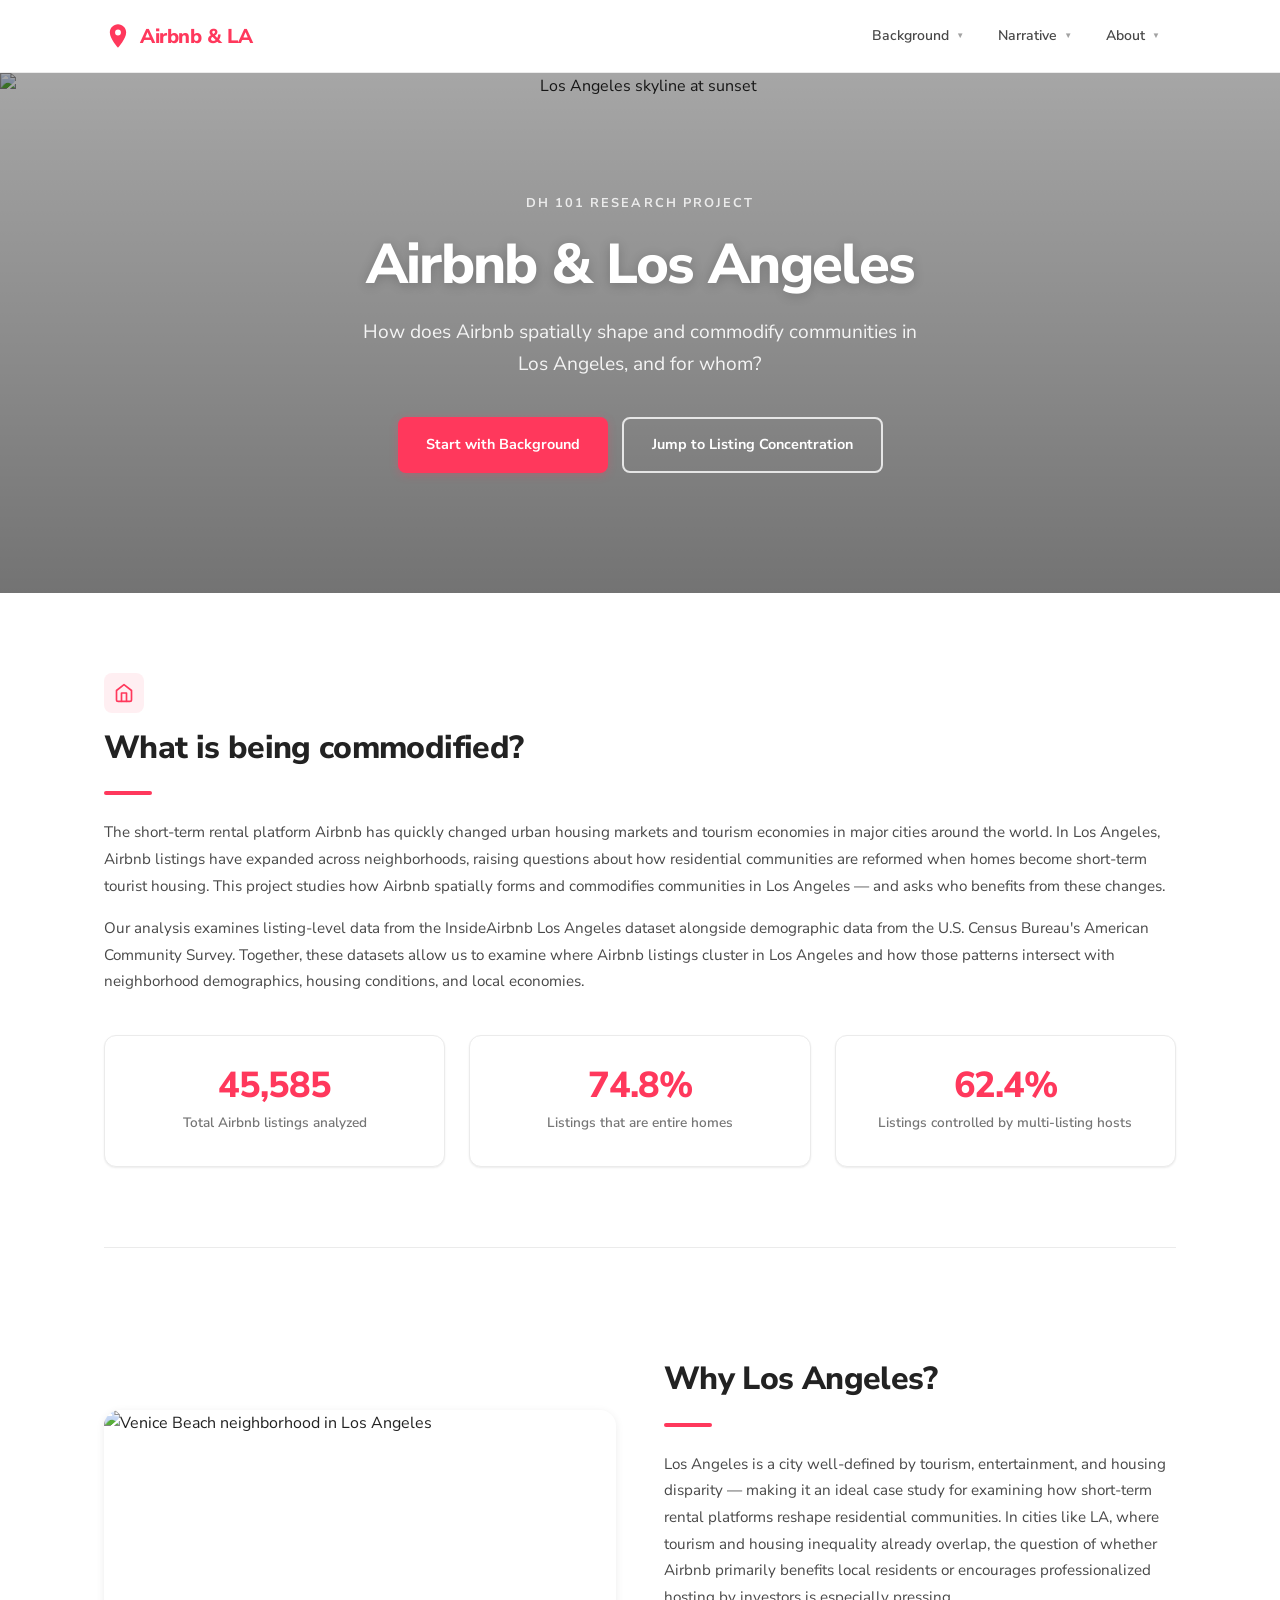
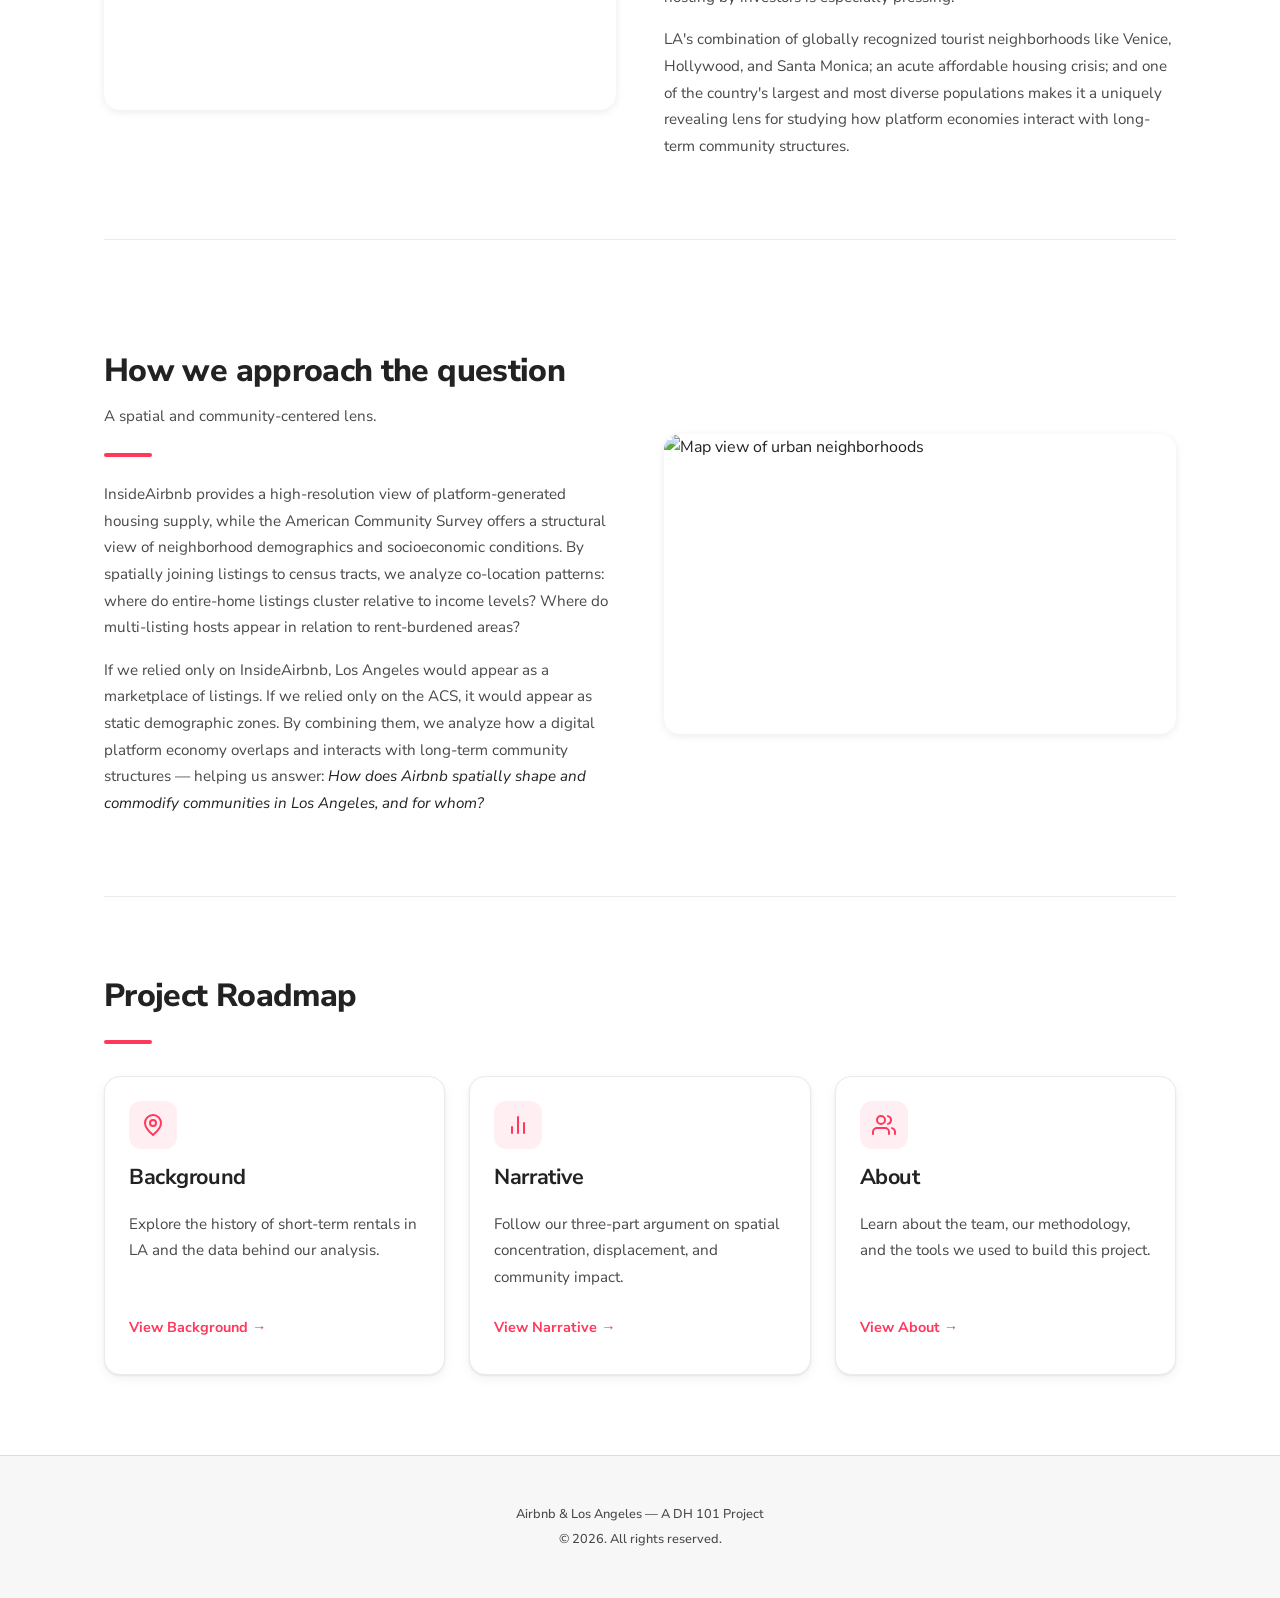
==== commit 210e6b92: "Restructure narrative pages, add interactive charts, and clean up content - Rename nav dropdown item" ====
--- a/DIG HUM 101 Website/index.html
+++ b/DIG HUM 101 Website/index.html
@@ -34,11 +34,11 @@
         <li class="nav-dropdown">
           <button aria-haspopup="true" aria-expanded="false">Narrative <span class="dropdown-arrow">&#9660;</span></button>
           <div class="dropdown-menu">
-            <a href="page5.html">Argument 1</a>
-            <a href="page8.html">Argument 2</a>
-            <a href="page9.html">Argument 3</a>
+            <a href="page5.html">Listing Concentration</a>
+            <a href="page8.html">Housing Commodification</a>
+            <a href="page9.html">Commercial Hosting</a>
             <a href="page10.html">Conclusions</a>
-            <a href="dataviz.html">Data Viz</a>
+
           </div>
         </li>
         <li class="nav-dropdown">
@@ -65,7 +65,7 @@
       <p class="subtitle">How does Airbnb spatially shape and commodify communities in Los Angeles, and for whom?</p>
       <div class="hero-buttons">
         <a href="page1.html" class="btn btn-primary">Start with Background</a>
-        <a href="page5.html" class="btn btn-outline">Jump to Argument 1</a>
+        <a href="page5.html" class="btn btn-outline">Jump to Listing Concentration</a>
       </div>
     </div>
   </header>
--- a/DIG HUM 101 Website/assets/css/styles.css
+++ b/DIG HUM 101 Website/assets/css/styles.css
@@ -1278,6 +1278,61 @@
   }
 }
 
+/* ===== Narrative Inline Citations ===== */
+
+/* Inline citation superscript (e.g. [1]) */
+.cite-ref {
+  font-size: 0.72rem;
+  font-weight: 700;
+  color: var(--coral);
+  vertical-align: super;
+  line-height: 0;
+  text-decoration: none;
+  padding: 0 1px;
+  transition: color var(--duration) var(--ease);
+}
+
+.cite-ref:hover {
+  color: var(--coral-dark);
+  text-decoration: underline;
+}
+
+/* Sources / Footnotes block at bottom of narrative pages */
+.narrative-sources {
+  background: var(--bg-warm);
+  border-top: 1px solid var(--border);
+  padding: 64px 0 56px;
+}
+
+.narrative-sources h2 {
+  text-align: center;
+}
+
+.narrative-sources .divider {
+  margin-left: auto;
+  margin-right: auto;
+  margin-bottom: 36px;
+}
+
+/* Back-to-text arrow link in footnotes */
+.fn-back {
+  color: var(--coral);
+  font-size: 0.8rem;
+  margin-left: 8px;
+  text-decoration: none;
+  font-weight: 700;
+}
+
+.fn-back:hover {
+  color: var(--coral-dark);
+}
+
+/* Highlight footnote when jumped to */
+.citation-list li:target {
+  animation: citeHighlight 2s var(--ease) both;
+  border-radius: 4px;
+}
+
 /* ===== Timeline Page — Editorial "Big Year" Design ===== */
 
 /* Scroll-reveal animation */
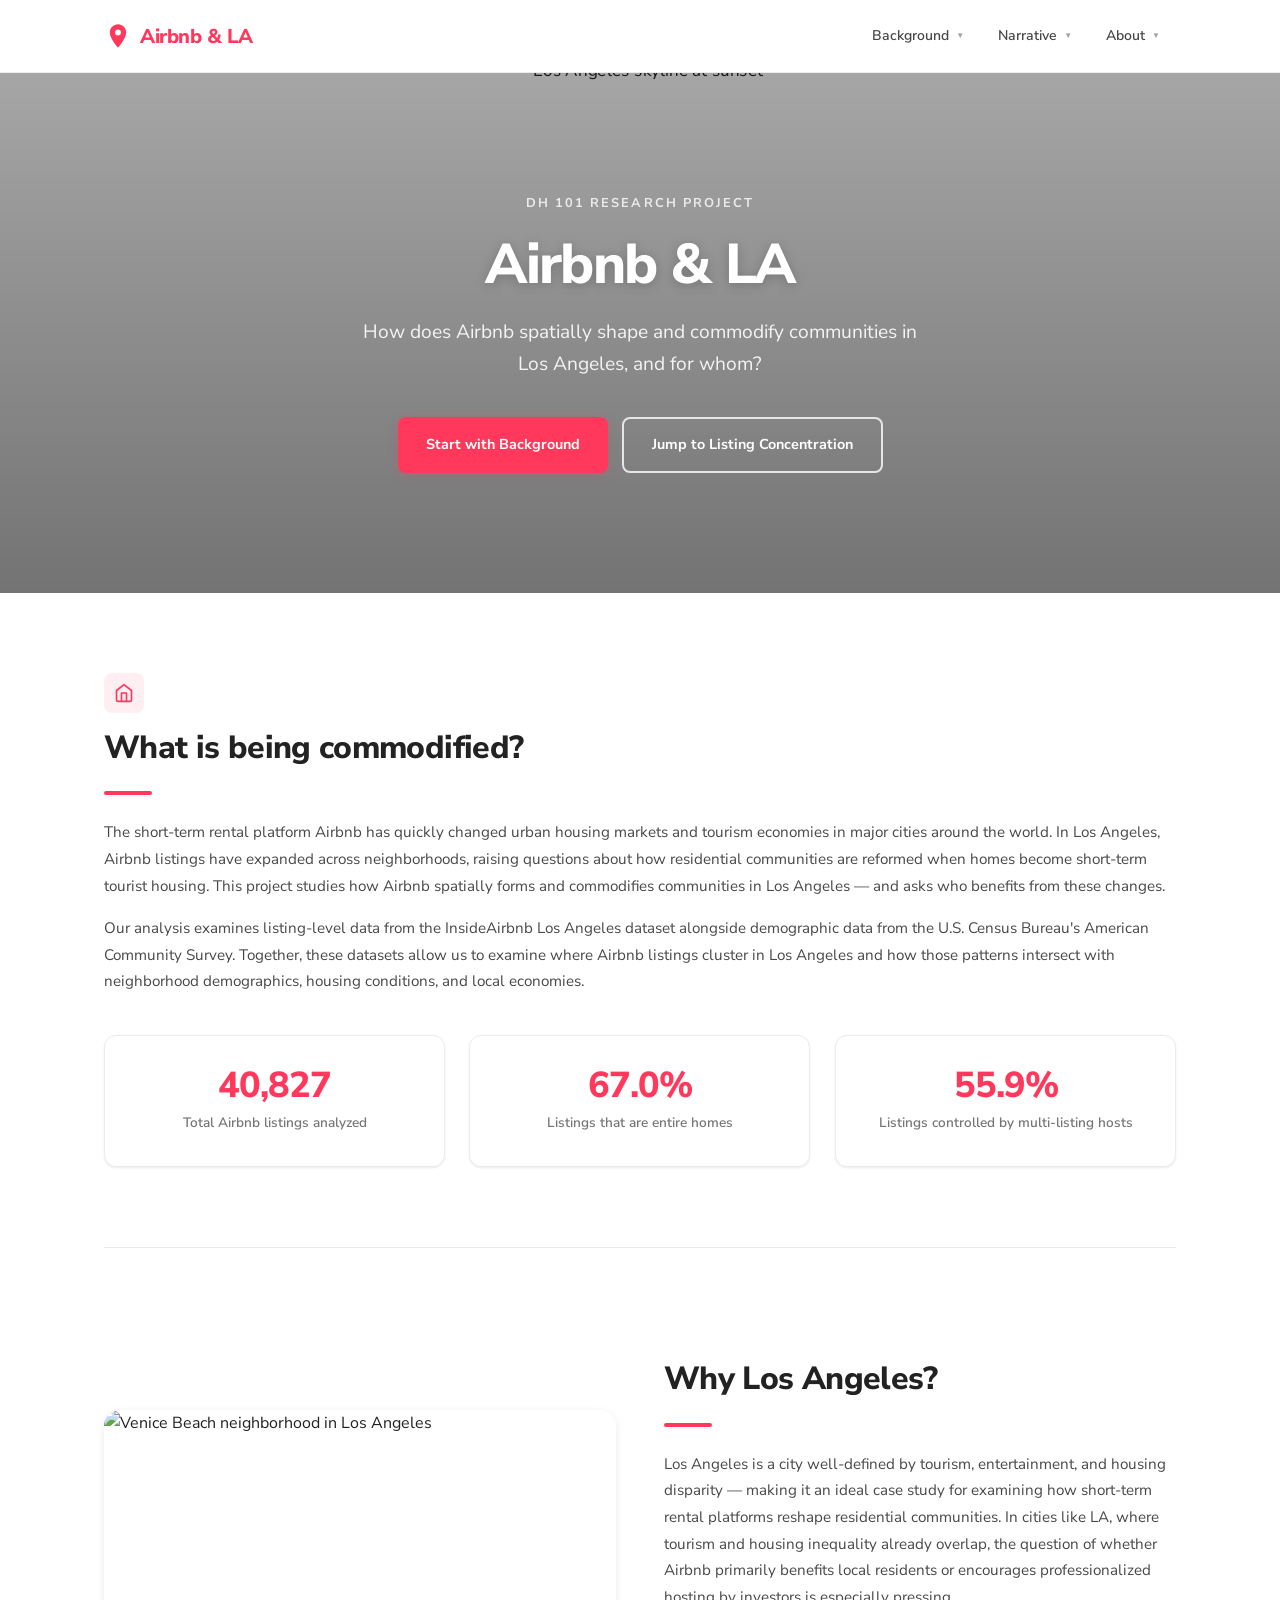
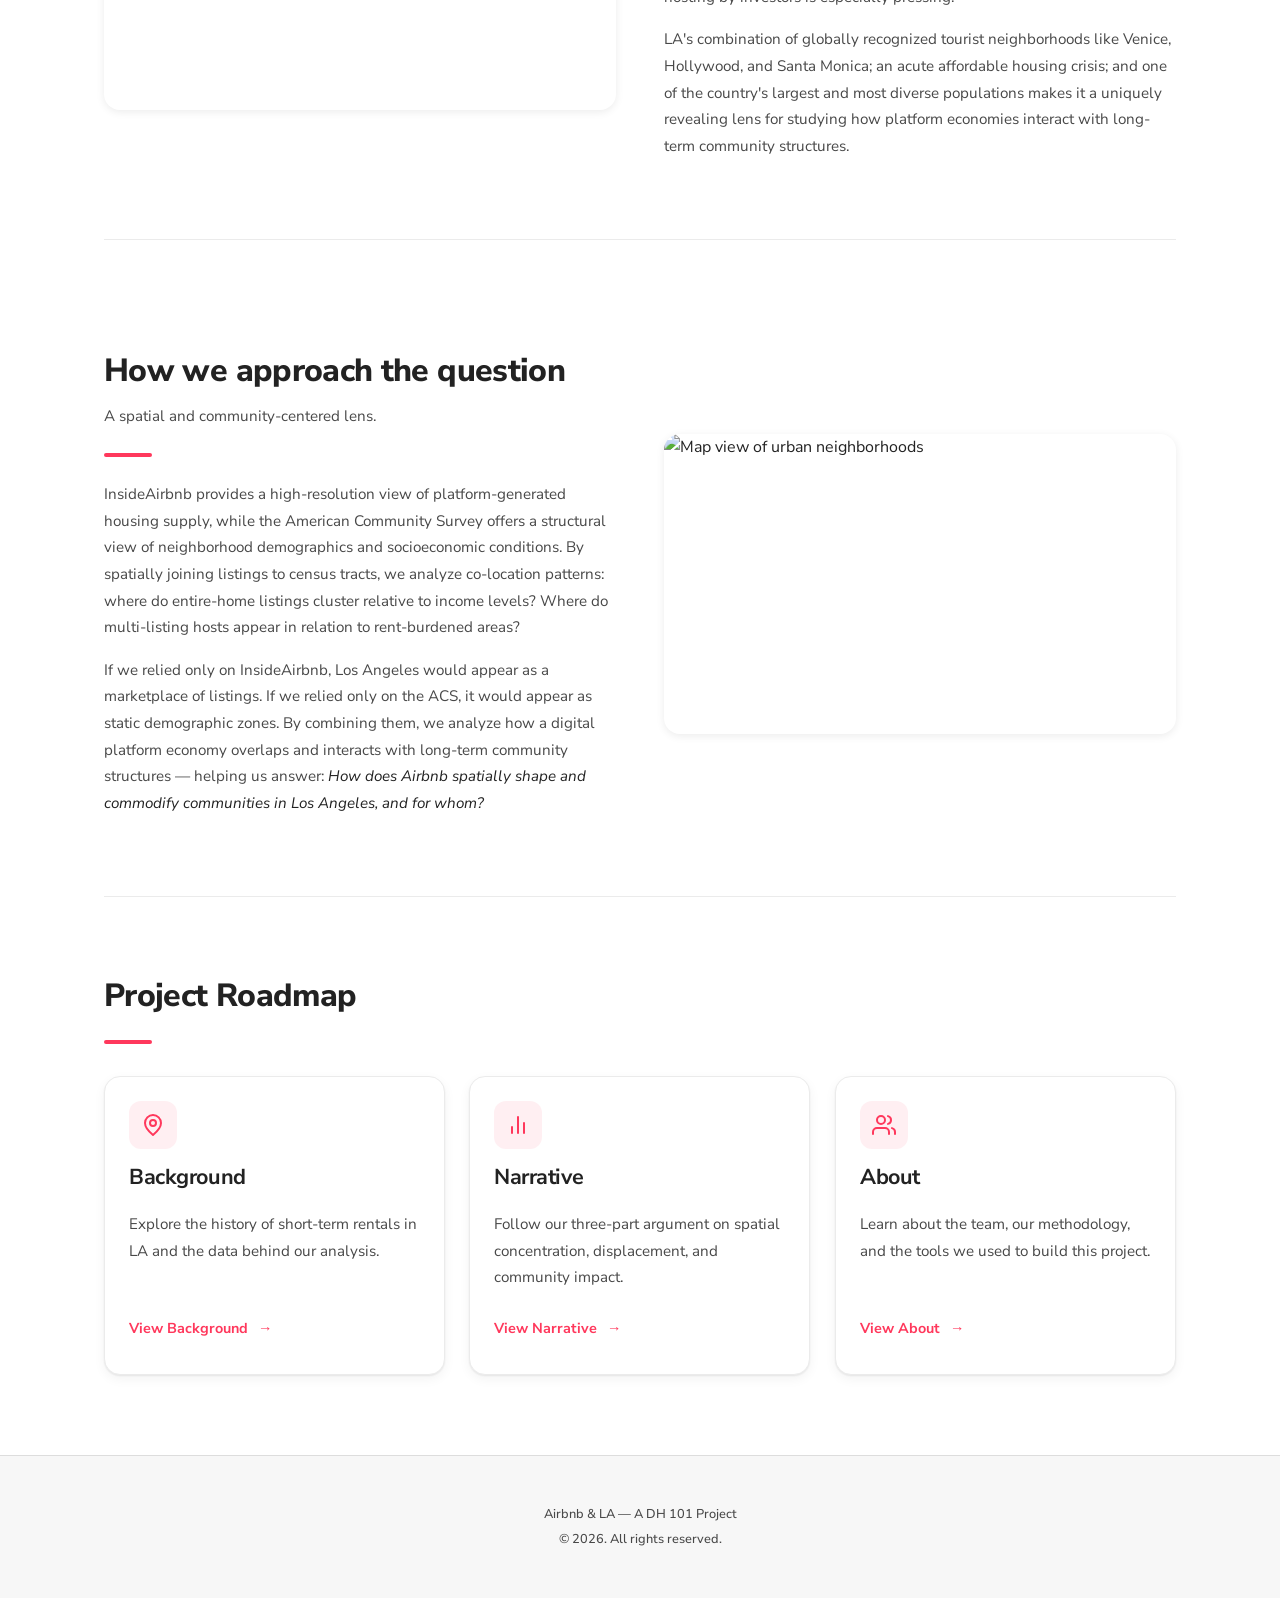
==== commit b08f95dc: "Add animations, UI polish, Airbnb coral narrative banners, and rename to Airbnb & LA - Add scroll-re" ====
--- a/DIG HUM 101 Website/index.html
+++ b/DIG HUM 101 Website/index.html
@@ -3,7 +3,7 @@
 <head>
   <meta charset="UTF-8">
   <meta name="viewport" content="width=device-width, initial-scale=1.0">
-  <title>Airbnb &amp; Los Angeles</title>
+  <title>Airbnb &amp; LA</title>
   <link rel="preconnect" href="https://fonts.googleapis.com">
   <link rel="preconnect" href="https://fonts.gstatic.com" crossorigin>
   <link href="https://fonts.googleapis.com/css2?family=Nunito+Sans:ital,opsz,wght@0,6..12,400;0,6..12,500;0,6..12,600;0,6..12,700;0,6..12,800;1,6..12,400&display=swap" rel="stylesheet">
@@ -61,7 +61,7 @@
     <div class="hero-overlay"></div>
     <div class="hero-content">
       <span class="eyebrow">DH 101 Research Project</span>
-      <h1>Airbnb &amp; Los Angeles</h1>
+      <h1>Airbnb &amp; LA</h1>
       <p class="subtitle">How does Airbnb spatially shape and commodify communities in Los Angeles, and for whom?</p>
       <div class="hero-buttons">
         <a href="page1.html" class="btn btn-primary">Start with Background</a>
@@ -74,13 +74,13 @@
   <main id="main">
     <div class="container">
 
-      <section class="section">
+      <section class="section" data-reveal>
         <div class="section-icon"><svg viewBox="0 0 24 24"><path d="M3 9l9-7 9 7v11a2 2 0 01-2 2H5a2 2 0 01-2-2V9z"/><polyline points="9 22 9 12 15 12 15 22"/></svg></div>
         <h2>What is being commodified?</h2>
         <div class="divider"></div>
         <p>The short-term rental platform Airbnb has quickly changed urban housing markets and tourism economies in major cities around the world. In Los Angeles, Airbnb listings have expanded across neighborhoods, raising questions about how residential communities are reformed when homes become short-term tourist housing. This project studies how Airbnb spatially forms and commodifies communities in Los Angeles — and asks who benefits from these changes.</p>
         <p>Our analysis examines listing-level data from the InsideAirbnb Los Angeles dataset alongside demographic data from the U.S. Census Bureau's American Community Survey. Together, these datasets allow us to examine where Airbnb listings cluster in Los Angeles and how those patterns intersect with neighborhood demographics, housing conditions, and local economies.</p>
-        <div class="stat-row" style="margin-top:40px">
+        <div class="stat-row" data-reveal style="margin-top:40px">
           <div class="stat-card">
             <div class="stat-number">45,585</div>
             <div class="stat-label">Total Airbnb listings analyzed</div>
@@ -97,7 +97,7 @@
       </section>
 
       <section class="section">
-        <div class="feature-row">
+        <div class="feature-row" data-reveal>
           <div class="feature-image">
             <img src="https://images.unsplash.com/photo-1580655653885-65763b2597d0?w=800&q=80" alt="Venice Beach neighborhood in Los Angeles">
           </div>
@@ -111,7 +111,7 @@
       </section>
 
       <section class="section">
-        <div class="feature-row reverse">
+        <div class="feature-row reverse" data-reveal>
           <div class="feature-image">
             <img src="https://images.unsplash.com/photo-1609137144813-7d9921338f24?w=800&q=80" alt="Map view of urban neighborhoods">
           </div>
@@ -125,16 +125,16 @@
         </div>
       </section>
 
-      <section class="section">
+      <section class="section" data-reveal>
         <h2>Project Roadmap</h2>
         <div class="divider"></div>
-        <div class="card-grid">
+        <div class="card-grid" data-reveal>
           <div class="card">
             <div class="card-body">
               <div class="card-icon"><svg viewBox="0 0 24 24"><circle cx="12" cy="10" r="3"/><path d="M12 2a8 8 0 00-8 8c0 5.4 8 12 8 12s8-6.6 8-12a8 8 0 00-8-8z"/></svg></div>
               <h3>Background</h3>
               <p>Explore the history of short-term rentals in LA and the data behind our analysis.</p>
-              <a href="page1.html" class="btn btn-ghost">View Background &rarr;</a>
+              <a href="page1.html" class="btn btn-ghost">View Background</a>
             </div>
           </div>
           <div class="card">
@@ -142,7 +142,7 @@
               <div class="card-icon"><svg viewBox="0 0 24 24"><line x1="18" y1="20" x2="18" y2="10"/><line x1="12" y1="20" x2="12" y2="4"/><line x1="6" y1="20" x2="6" y2="14"/></svg></div>
               <h3>Narrative</h3>
               <p>Follow our three-part argument on spatial concentration, displacement, and community impact.</p>
-              <a href="page5.html" class="btn btn-ghost">View Narrative &rarr;</a>
+              <a href="page5.html" class="btn btn-ghost">View Narrative</a>
             </div>
           </div>
           <div class="card">
@@ -150,7 +150,7 @@
               <div class="card-icon"><svg viewBox="0 0 24 24"><path d="M17 21v-2a4 4 0 00-4-4H5a4 4 0 00-4 4v2"/><circle cx="9" cy="7" r="4"/><path d="M23 21v-2a4 4 0 00-3-3.87"/><path d="M16 3.13a4 4 0 010 7.75"/></svg></div>
               <h3>About</h3>
               <p>Learn about the team, our methodology, and the tools we used to build this project.</p>
-              <a href="page6.html" class="btn btn-ghost">View About &rarr;</a>
+              <a href="page6.html" class="btn btn-ghost">View About</a>
             </div>
           </div>
         </div>
@@ -162,7 +162,7 @@
   <!-- Footer -->
   <footer class="footer">
     <div class="container">
-      <p>Airbnb &amp; Los Angeles &mdash; A DH 101 Project</p>
+      <p>Airbnb &amp; LA &mdash; A DH 101 Project</p>
       <p>&copy; 2026. All rights reserved.</p>
     </div>
   </footer>
--- a/DIG HUM 101 Website/assets/css/styles.css
+++ b/DIG HUM 101 Website/assets/css/styles.css
@@ -369,6 +369,11 @@
   width: 100%;
   height: 100%;
   object-fit: cover;
+  transition: transform 12s ease-out;
+}
+
+.hero-bg.is-loaded img {
+  transform: scale(1.06);
 }
 
 .hero-overlay {
@@ -497,7 +502,7 @@
 .page-header-clean {
   text-align: center;
   padding: 72px 32px 56px;
-  background: var(--bg);
+  background: linear-gradient(180deg, var(--bg-hero) 0%, var(--bg) 100%);
   border-bottom: 1px solid var(--border-light);
 }
 
@@ -526,6 +531,22 @@
   margin: 0 auto;
   line-height: 1.6;
   font-weight: 400;
+}
+
+/* ===== Narrative Page Header (Airbnb coral banner) ===== */
+.page-header-narrative {
+  background: linear-gradient(135deg, var(--coral) 0%, var(--coral-dark) 100%);
+  border-bottom: none;
+}
+
+.page-header-narrative .eyebrow {
+  background: rgba(255, 255, 255, 0.2);
+  color: #fff;
+}
+
+.page-header-narrative h1 {
+  color: #fff;
+  text-shadow: 0 2px 8px rgba(0, 0, 0, 0.15);
 }
 
 /* ===== Section Icon (inline SVG beside heading) ===== */
@@ -1397,6 +1418,196 @@
   animation: revealScale 0.6s var(--ease) 0.35s both;
 }
 
+/* ---- Staggered reveal delays ---- */
+[data-reveal-delay="1"].is-visible { animation-delay: 0.1s; }
+[data-reveal-delay="2"].is-visible { animation-delay: 0.2s; }
+[data-reveal-delay="3"].is-visible { animation-delay: 0.3s; }
+
+/* ---- Animated divider — grows width on reveal ---- */
+.reveal-ready [data-reveal] .divider { width: 0; transition: width 0.6s var(--ease) 0.3s; }
+.reveal-ready [data-reveal].is-visible .divider { width: 48px; }
+
+/* ---- Stat card stagger animation ---- */
+.reveal-ready .stat-card { opacity: 0; transform: translateY(24px); }
+.reveal-ready .stat-row.is-visible .stat-card { animation: revealScale 0.5s var(--ease) both; }
+.reveal-ready .stat-row.is-visible .stat-card:nth-child(1) { animation-delay: 0.1s; }
+.reveal-ready .stat-row.is-visible .stat-card:nth-child(2) { animation-delay: 0.25s; }
+.reveal-ready .stat-row.is-visible .stat-card:nth-child(3) { animation-delay: 0.4s; }
+
+/* ---- Hero entrance animations ---- */
+@keyframes heroFadeUp {
+  from { opacity: 0; transform: translateY(30px); }
+  to   { opacity: 1; transform: translateY(0); }
+}
+
+@keyframes heroFadeIn {
+  from { opacity: 0; }
+  to   { opacity: 1; }
+}
+
+.hero.is-loaded .eyebrow   { animation: heroFadeUp 0.8s var(--ease) 0.15s both; }
+.hero.is-loaded h1         { animation: heroFadeUp 0.8s var(--ease) 0.35s both; }
+.hero.is-loaded .subtitle  { animation: heroFadeUp 0.8s var(--ease) 0.55s both; }
+.hero.is-loaded .hero-buttons { animation: heroFadeUp 0.8s var(--ease) 0.7s both; }
+
+/* Page header entrance — only hide when JS is ready */
+.page-header.is-loaded .page-header-content { animation: heroFadeUp 0.8s var(--ease) 0.2s both; }
+.page-header-clean.is-loaded .eyebrow  { animation: heroFadeUp 0.6s var(--ease) 0.1s both; }
+.page-header-clean.is-loaded h1        { animation: heroFadeUp 0.6s var(--ease) 0.25s both; }
+.page-header-clean.is-loaded .subtitle { animation: heroFadeUp 0.6s var(--ease) 0.4s both; }
+
+/* ---- Card grid stagger on reveal ---- */
+.reveal-ready .card-grid[data-reveal] .card {
+  opacity: 0;
+  transform: translateY(24px);
+}
+.reveal-ready .card-grid[data-reveal].is-visible .card { animation: revealScale 0.5s var(--ease) both; }
+.reveal-ready .card-grid[data-reveal].is-visible .card:nth-child(1) { animation-delay: 0.1s; }
+.reveal-ready .card-grid[data-reveal].is-visible .card:nth-child(2) { animation-delay: 0.2s; }
+.reveal-ready .card-grid[data-reveal].is-visible .card:nth-child(3) { animation-delay: 0.3s; }
+
+/* ---- Team card stagger on reveal ---- */
+.reveal-ready .team-grid[data-reveal] .team-card {
+  opacity: 0;
+  transform: translateY(24px);
+}
+.reveal-ready .team-grid[data-reveal].is-visible .team-card { animation: revealScale 0.5s var(--ease) both; }
+.reveal-ready .team-grid[data-reveal].is-visible .team-card:nth-child(1) { animation-delay: 0.05s; }
+.reveal-ready .team-grid[data-reveal].is-visible .team-card:nth-child(2) { animation-delay: 0.15s; }
+.reveal-ready .team-grid[data-reveal].is-visible .team-card:nth-child(3) { animation-delay: 0.25s; }
+.reveal-ready .team-grid[data-reveal].is-visible .team-card:nth-child(4) { animation-delay: 0.35s; }
+
+/* ---- Bib entry stagger on reveal ---- */
+.reveal-ready .bib-entry[data-reveal] {
+  opacity: 0;
+  transform: translateY(20px);
+}
+.reveal-ready .bib-entry[data-reveal].is-visible {
+  animation: revealUp 0.5s var(--ease) both;
+}
+
+/* ---- Feature row slide-in ---- */
+@keyframes slideFromLeft {
+  from { opacity: 0; transform: translateX(-40px); }
+  to   { opacity: 1; transform: translateX(0); }
+}
+
+@keyframes slideFromRight {
+  from { opacity: 0; transform: translateX(40px); }
+  to   { opacity: 1; transform: translateX(0); }
+}
+
+.reveal-ready .feature-row[data-reveal] .feature-image {
+  opacity: 0;
+}
+.reveal-ready .feature-row[data-reveal] .feature-text {
+  opacity: 0;
+}
+.reveal-ready .feature-row[data-reveal].is-visible .feature-image {
+  animation: slideFromLeft 0.7s var(--ease) 0.1s both;
+}
+.reveal-ready .feature-row[data-reveal].is-visible .feature-text {
+  animation: slideFromRight 0.7s var(--ease) 0.2s both;
+}
+.reveal-ready .feature-row.reverse[data-reveal].is-visible .feature-image {
+  animation: slideFromRight 0.7s var(--ease) 0.1s both;
+}
+.reveal-ready .feature-row.reverse[data-reveal].is-visible .feature-text {
+  animation: slideFromLeft 0.7s var(--ease) 0.2s both;
+}
+
+/* ---- Stat card hover lift ---- */
+.stat-card {
+  transition: transform 0.3s var(--ease), box-shadow 0.3s var(--ease);
+}
+
+.stat-card:hover {
+  transform: translateY(-4px);
+  box-shadow: var(--shadow-card-hover);
+}
+
+/* ---- Chart container hover lift ---- */
+.chart-container {
+  transition: transform 0.3s var(--ease), box-shadow 0.3s var(--ease);
+}
+.chart-container:hover {
+  transform: translateY(-3px);
+  box-shadow: var(--shadow-md);
+}
+
+/* ---- Feature image hover zoom ---- */
+.feature-image img {
+  transition: transform 0.6s var(--ease);
+}
+.feature-image:hover img {
+  transform: scale(1.04);
+}
+
+/* ---- Up-next button arrow bounce ---- */
+@keyframes arrowBounce {
+  0%, 100% { transform: translateX(0); }
+  50%      { transform: translateX(4px); }
+}
+.up-next .btn-primary:hover {
+  animation: arrowBounce 0.8s var(--ease) infinite;
+}
+
+/* ---- Bib entry left-border glow on hover ---- */
+.bib-entry {
+  transition: box-shadow 0.25s var(--ease), border-left-color 0.25s var(--ease), transform 0.25s var(--ease);
+}
+.bib-entry:hover {
+  transform: translateX(4px);
+  border-left-color: var(--coral-dark);
+}
+
+/* ---- Section icon pulse on reveal ---- */
+@keyframes iconPop {
+  0%   { transform: scale(0.6); opacity: 0; }
+  60%  { transform: scale(1.12); }
+  100% { transform: scale(1); opacity: 1; }
+}
+.reveal-ready [data-reveal] .section-icon {
+  opacity: 0;
+}
+.reveal-ready [data-reveal].is-visible .section-icon {
+  animation: iconPop 0.5s var(--ease) 0.15s both;
+}
+
+/* ---- Card icon hover rotation ---- */
+.card-icon {
+  transition: transform 0.3s var(--ease), background 0.3s var(--ease);
+}
+.card:hover .card-icon {
+  transform: rotate(-8deg) scale(1.08);
+  background: var(--coral-glow);
+}
+
+/* ---- Team avatar hover ring ---- */
+.team-card .avatar {
+  transition: border-color 0.3s var(--ease), box-shadow 0.3s var(--ease);
+}
+.team-card:hover .avatar {
+  border-color: var(--coral);
+  box-shadow: 0 0 0 4px var(--coral-light);
+}
+
+/* ---- Ghost button arrow slide ---- */
+.btn-ghost::after {
+  content: '\2192';
+  display: inline-block;
+  margin-left: 2px;
+  transition: transform 0.25s var(--ease);
+}
+.btn-ghost:hover::after {
+  transform: translateX(4px);
+}
+
+/* ---- Smooth page transition ---- */
+main {
+  animation: heroFadeIn 0.4s var(--ease) both;
+}
+
 /* ---- Scroll progress bar ---- */
 .tl-progress-track {
   position: sticky;
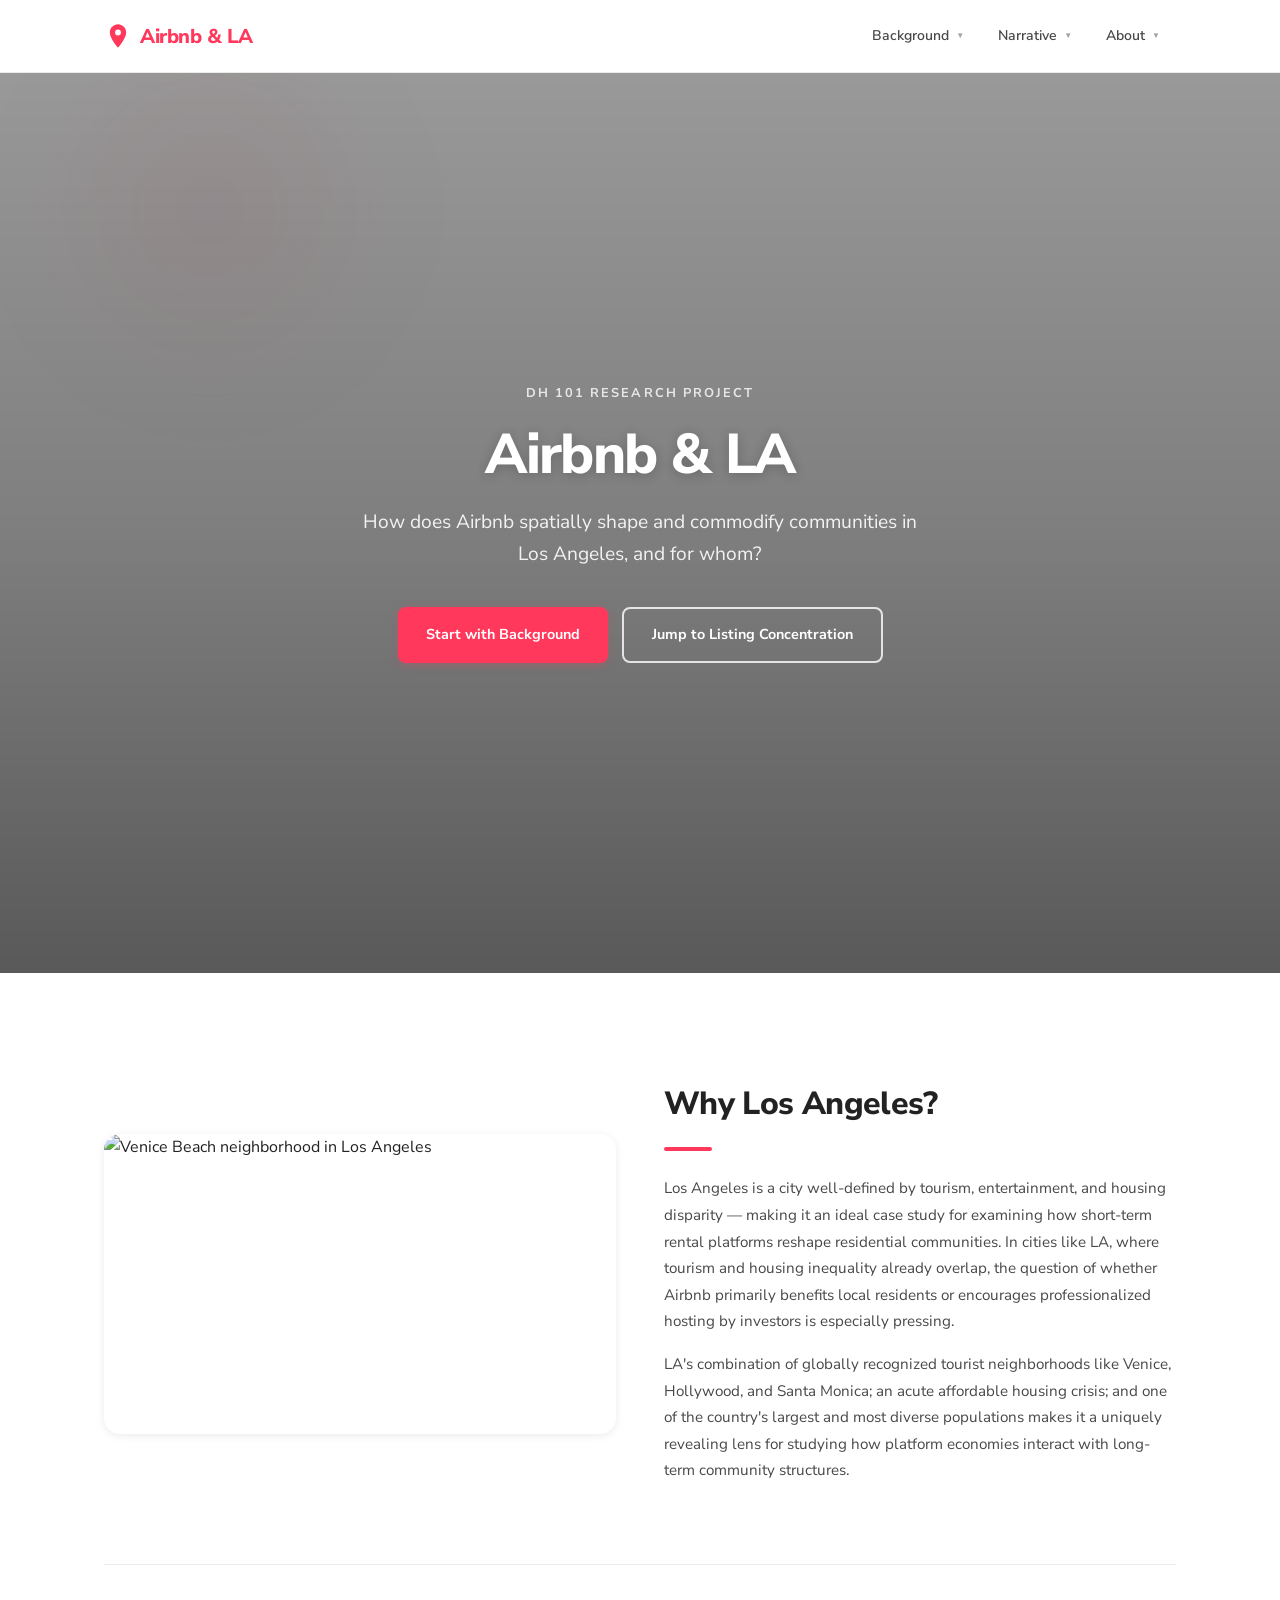
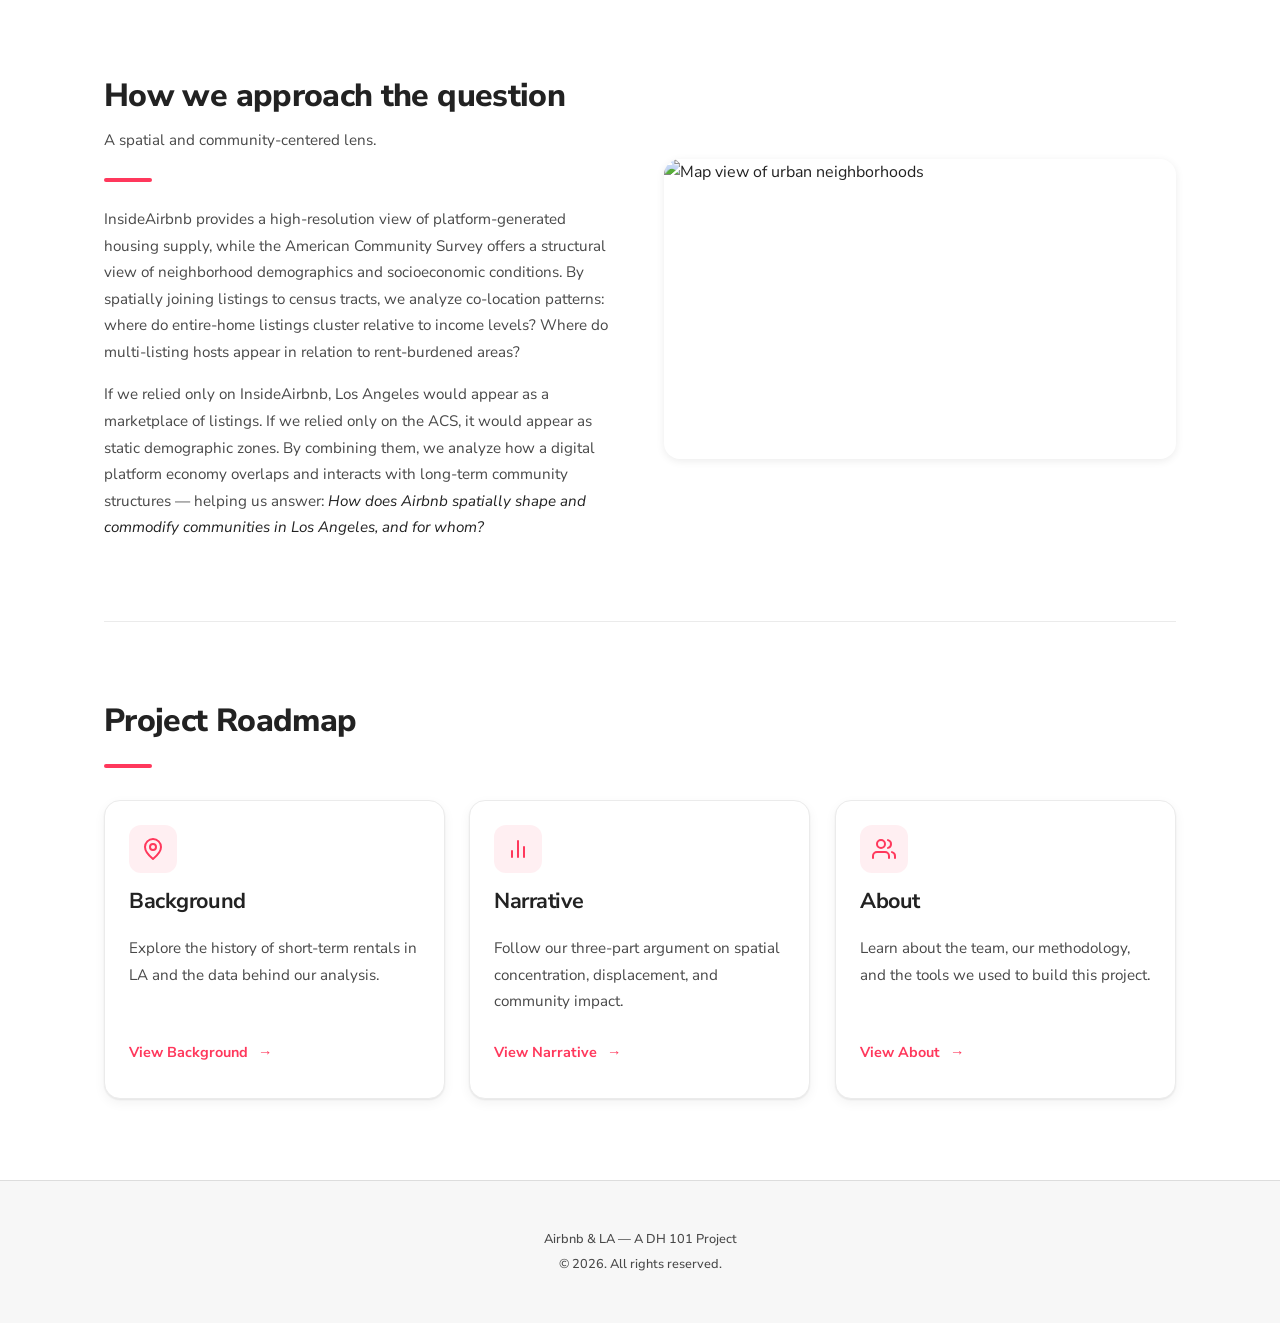
==== commit 461473a3: "Add fullscreen video hero, ambient spotlight, remove intro section from landing page" ====
--- a/DIG HUM 101 Website/index.html
+++ b/DIG HUM 101 Website/index.html
@@ -53,10 +53,12 @@
     </div>
   </nav>
 
-  <!-- Hero with LA skyline -->
-  <header class="hero">
+  <!-- Hero with LA landmark video -->
+  <header class="hero hero-video">
     <div class="hero-bg">
-      <img src="https://images.unsplash.com/photo-1534190760961-74e8c1c5c3da?w=1600&q=80" alt="Los Angeles skyline at sunset">
+      <video autoplay muted loop playsinline class="hero-video-bg">
+        <source src="LA-landmark.mp4" type="video/mp4">
+      </video>
     </div>
     <div class="hero-overlay"></div>
     <div class="hero-content">
@@ -73,28 +75,6 @@
   <!-- Main Content -->
   <main id="main">
     <div class="container">
-
-      <section class="section" data-reveal>
-        <div class="section-icon"><svg viewBox="0 0 24 24"><path d="M3 9l9-7 9 7v11a2 2 0 01-2 2H5a2 2 0 01-2-2V9z"/><polyline points="9 22 9 12 15 12 15 22"/></svg></div>
-        <h2>What is being commodified?</h2>
-        <div class="divider"></div>
-        <p>The short-term rental platform Airbnb has quickly changed urban housing markets and tourism economies in major cities around the world. In Los Angeles, Airbnb listings have expanded across neighborhoods, raising questions about how residential communities are reformed when homes become short-term tourist housing. This project studies how Airbnb spatially forms and commodifies communities in Los Angeles — and asks who benefits from these changes.</p>
-        <p>Our analysis examines listing-level data from the InsideAirbnb Los Angeles dataset alongside demographic data from the U.S. Census Bureau's American Community Survey. Together, these datasets allow us to examine where Airbnb listings cluster in Los Angeles and how those patterns intersect with neighborhood demographics, housing conditions, and local economies.</p>
-        <div class="stat-row" data-reveal style="margin-top:40px">
-          <div class="stat-card">
-            <div class="stat-number">45,585</div>
-            <div class="stat-label">Total Airbnb listings analyzed</div>
-          </div>
-          <div class="stat-card">
-            <div class="stat-number">74.8%</div>
-            <div class="stat-label">Listings that are entire homes</div>
-          </div>
-          <div class="stat-card">
-            <div class="stat-number">62.4%</div>
-            <div class="stat-label">Listings controlled by multi-listing hosts</div>
-          </div>
-        </div>
-      </section>
 
       <section class="section">
         <div class="feature-row" data-reveal>
--- a/DIG HUM 101 Website/assets/css/styles.css
+++ b/DIG HUM 101 Website/assets/css/styles.css
@@ -51,6 +51,38 @@
   --duration:      0.2s;
 }
 
+/* ===== Ambient Background — Subtle Coral Spotlight ===== */
+.ambient-layer {
+  position: fixed;
+  inset: 0;
+  z-index: -1;
+  pointer-events: none;
+  overflow: hidden;
+}
+
+@keyframes spotlightDrift {
+  0%   { top: 10%; left: 15%; }
+  20%  { top: 30%; left: 70%; }
+  40%  { top: 65%; left: 50%; }
+  60%  { top: 20%; left: 80%; }
+  80%  { top: 55%; left: 10%; }
+  100% { top: 10%; left: 15%; }
+}
+
+.ambient-spotlight {
+  position: absolute;
+  width: 420px;
+  height: 420px;
+  border-radius: 50%;
+  background: radial-gradient(circle, rgba(255, 56, 92, 0.08) 0%, transparent 70%);
+  filter: blur(40px);
+  animation: spotlightDrift 45s ease-in-out infinite;
+}
+
+@media (prefers-reduced-motion: reduce) {
+  .ambient-spotlight { animation: none; }
+}
+
 /* ===== Reset & Base ===== */
 *, *::before, *::after {
   box-sizing: border-box;
@@ -359,6 +391,26 @@
   justify-content: center;
 }
 
+/* ---- Fullscreen video hero ---- */
+.hero-video {
+  min-height: 100vh;
+}
+
+.hero-video-bg {
+  width: 100%;
+  height: 100%;
+  object-fit: cover;
+}
+
+.hero-video .hero-overlay {
+  background: linear-gradient(
+    180deg,
+    rgba(0, 0, 0, 0.4) 0%,
+    rgba(0, 0, 0, 0.5) 50%,
+    rgba(0, 0, 0, 0.65) 100%
+  );
+}
+
 .hero-bg {
   position: absolute;
   inset: 0;
@@ -868,7 +920,7 @@
 /* ===== Team Grid ===== */
 .team-grid {
   display: grid;
-  grid-template-columns: repeat(3, 1fr);
+  grid-template-columns: repeat(4, 1fr);
   gap: 28px;
   margin-top: 36px;
 }
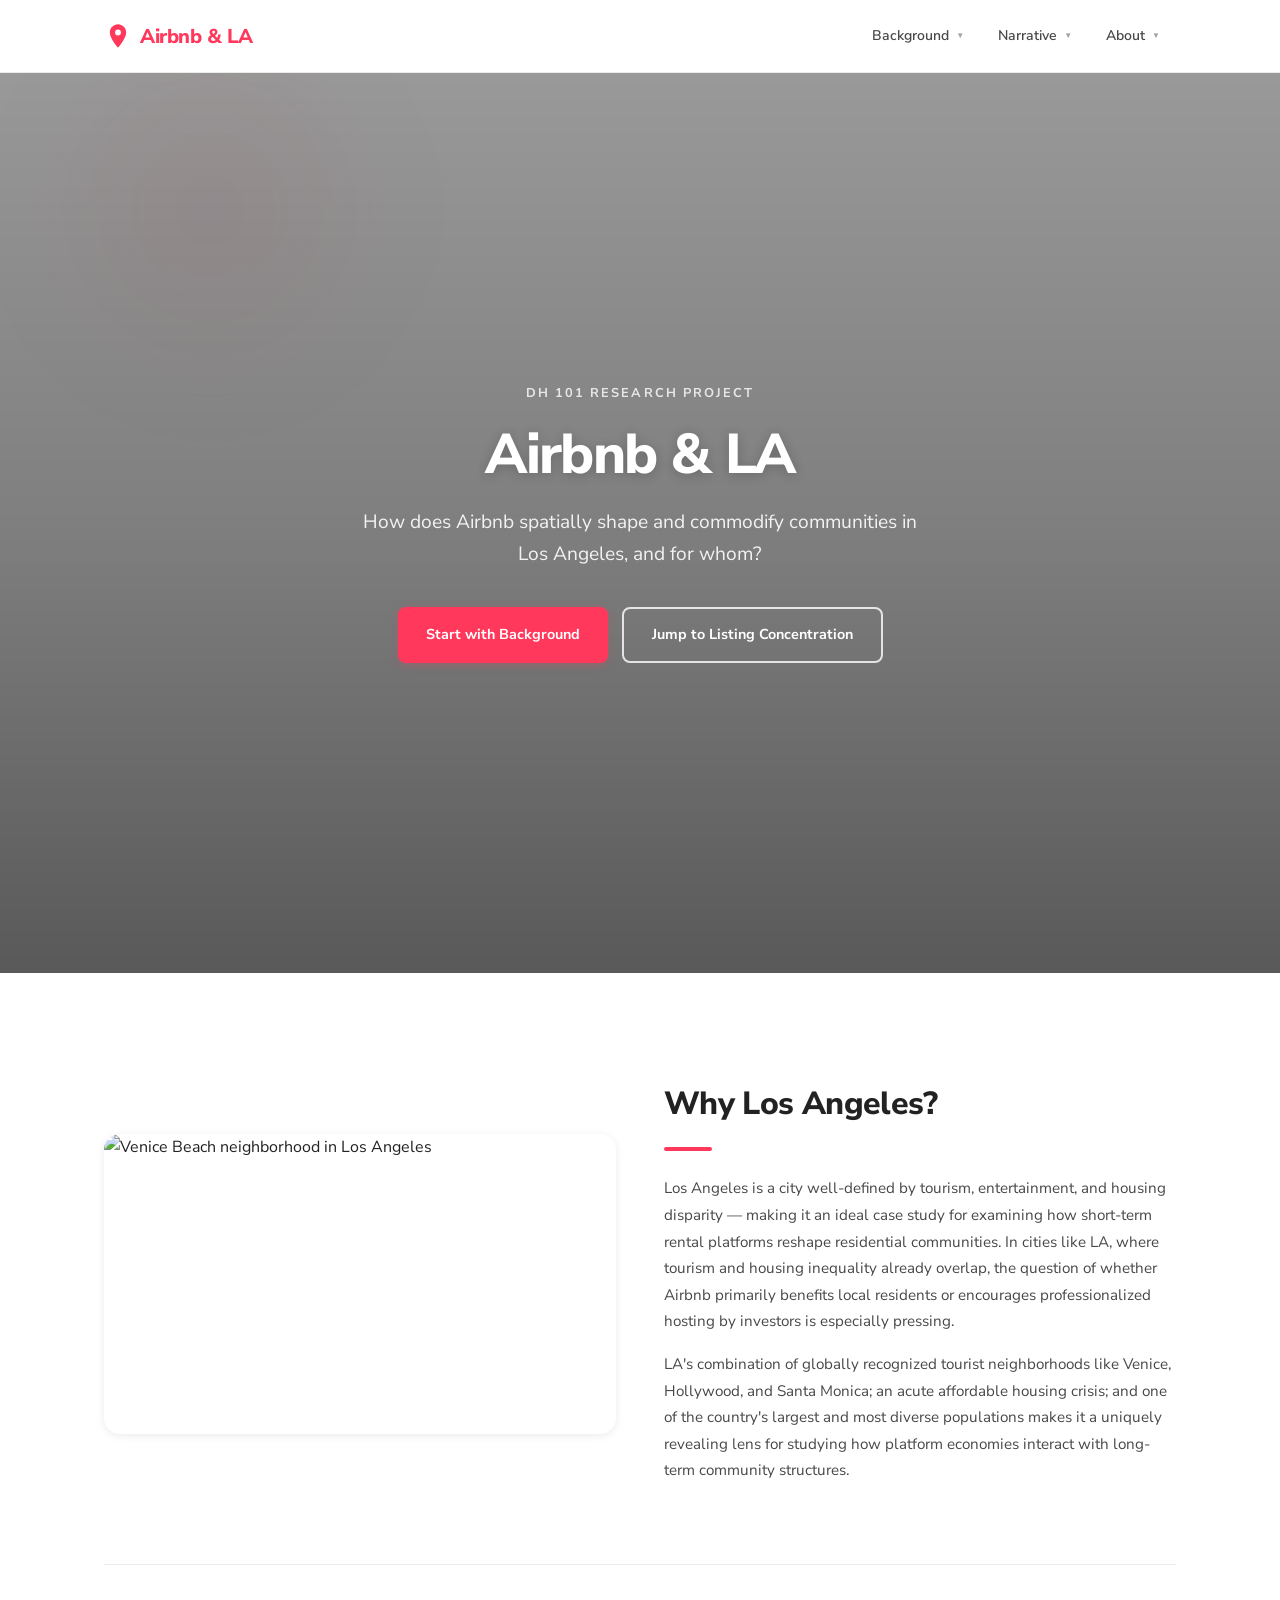
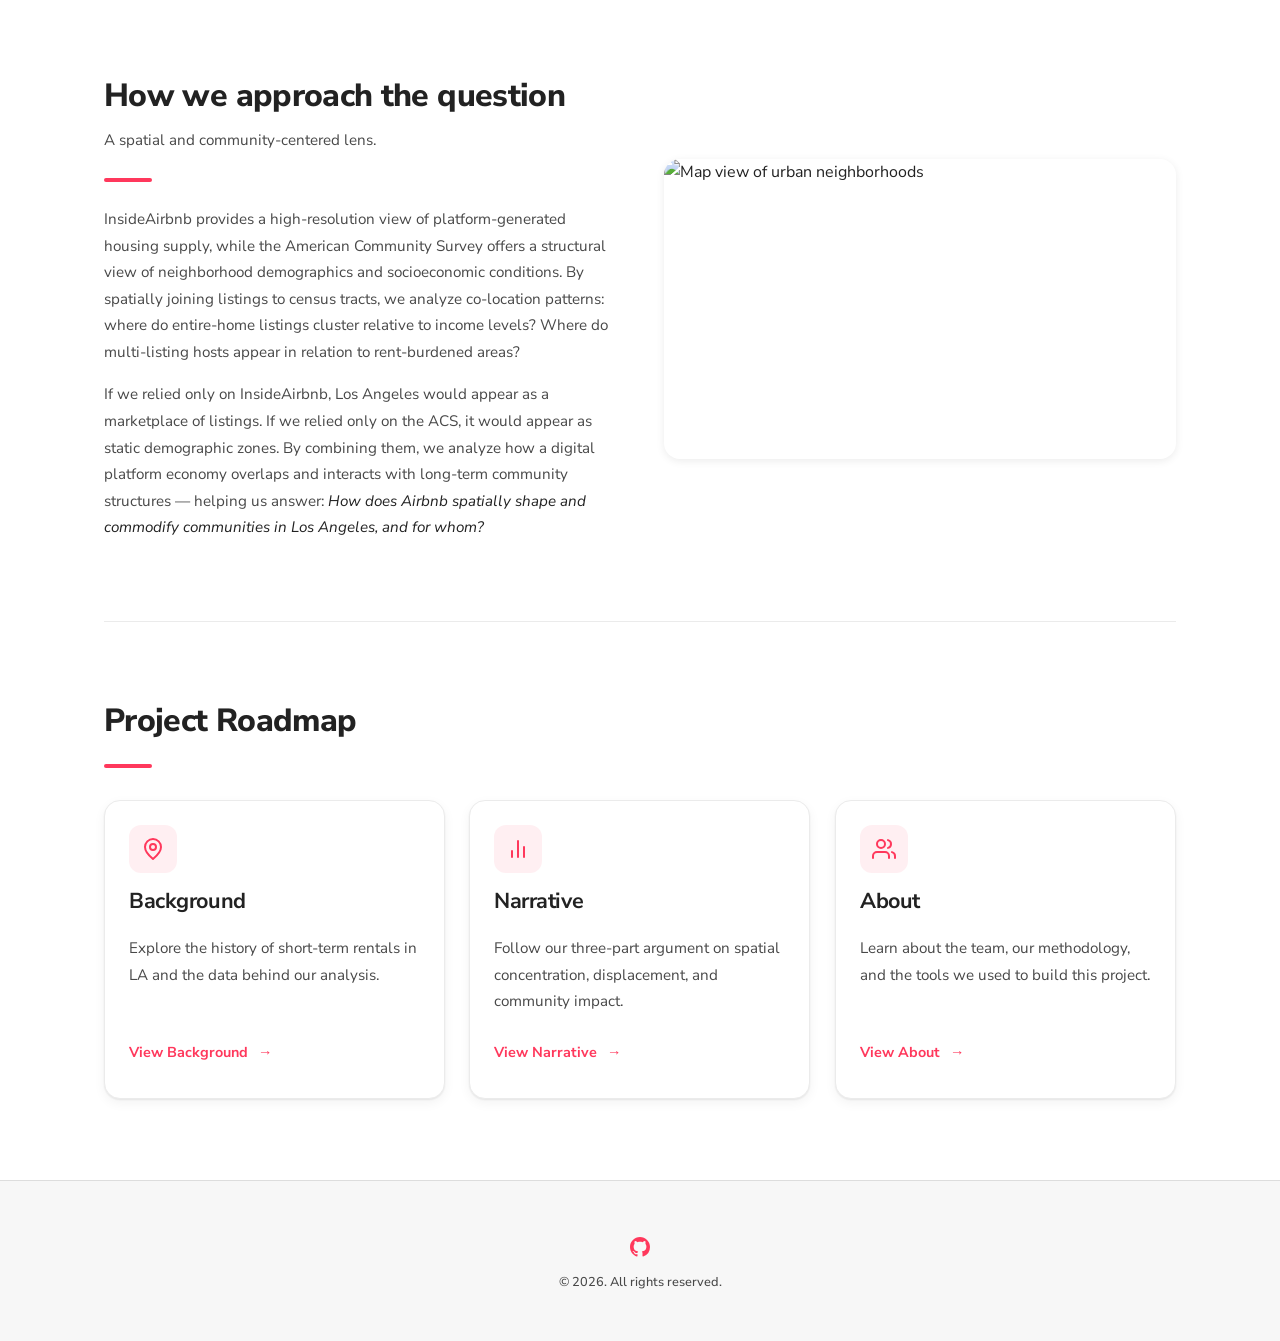
==== commit 862a7416: "Add GitHub repo link to footer and remove project title line" ====
--- a/DIG HUM 101 Website/index.html
+++ b/DIG HUM 101 Website/index.html
@@ -7,6 +7,7 @@
   <link rel="preconnect" href="https://fonts.googleapis.com">
   <link rel="preconnect" href="https://fonts.gstatic.com" crossorigin>
   <link href="https://fonts.googleapis.com/css2?family=Nunito+Sans:ital,opsz,wght@0,6..12,400;0,6..12,500;0,6..12,600;0,6..12,700;0,6..12,800;1,6..12,400&display=swap" rel="stylesheet">
+  <link rel="icon" type="image/svg+xml" href="assets/images/favicon.svg">
   <link rel="stylesheet" href="assets/css/styles.css">
 </head>
 <body>
@@ -34,6 +35,7 @@
         <li class="nav-dropdown">
           <button aria-haspopup="true" aria-expanded="false">Narrative <span class="dropdown-arrow">&#9660;</span></button>
           <div class="dropdown-menu">
+            <a href="narrative.html">Overview</a>
             <a href="page5.html">Listing Concentration</a>
             <a href="page8.html">Housing Commodification</a>
             <a href="page9.html">Commercial Hosting</a>
@@ -44,8 +46,8 @@
         <li class="nav-dropdown">
           <button aria-haspopup="true" aria-expanded="false">About <span class="dropdown-arrow">&#9660;</span></button>
           <div class="dropdown-menu">
-            <a href="page6.html">About</a>
-            <a href="page6.html#team">The Team</a>
+            <a href="about.html">About</a>
+            <a href="about.html#team">The Team</a>
             <a href="bibliography.html">Bibliography</a>
           </div>
         </li>
@@ -57,7 +59,7 @@
   <header class="hero hero-video">
     <div class="hero-bg">
       <video autoplay muted loop playsinline class="hero-video-bg">
-        <source src="LA-landmark.mp4" type="video/mp4">
+        <source src="assets/videos/LA-landmark.mp4" type="video/mp4">
       </video>
     </div>
     <div class="hero-overlay"></div>
@@ -142,7 +144,9 @@
   <!-- Footer -->
   <footer class="footer">
     <div class="container">
-      <p>Airbnb &amp; LA &mdash; A DH 101 Project</p>
+      <a href="https://github.com/Charleslbj23/travel-airbnb" target="_blank" rel="noopener" class="footer-github" aria-label="View project on GitHub">
+        <svg viewBox="0 0 24 24" width="20" height="20" fill="currentColor"><path d="M12 0C5.37 0 0 5.37 0 12c0 5.31 3.435 9.795 8.205 11.385.6.105.825-.255.825-.57 0-.285-.015-1.23-.015-2.235-3.015.555-3.795-.735-4.035-1.41-.135-.345-.72-1.41-1.23-1.695-.42-.225-1.02-.78-.015-.795.945-.015 1.62.87 1.845 1.23 1.08 1.815 2.805 1.305 3.495.99.105-.78.42-1.305.765-1.605-2.67-.3-5.46-1.335-5.46-5.925 0-1.305.465-2.385 1.23-3.225-.12-.3-.54-1.53.12-3.18 0 0 1.005-.315 3.3 1.23.96-.27 1.98-.405 3-.405s2.04.135 3 .405c2.295-1.56 3.3-1.23 3.3-1.23.66 1.65.24 2.88.12 3.18.765.84 1.23 1.905 1.23 3.225 0 4.605-2.805 5.625-5.475 5.925.435.375.81 1.095.81 2.22 0 1.605-.015 2.895-.015 3.3 0 .315.225.69.825.57A12.02 12.02 0 0024 12c0-6.63-5.37-12-12-12z"/></svg>
+      </a>
       <p>&copy; 2026. All rights reserved.</p>
     </div>
   </footer>
--- a/DIG HUM 101 Website/assets/css/styles.css
+++ b/DIG HUM 101 Website/assets/css/styles.css
@@ -1087,6 +1087,17 @@
   color: var(--coral-dark);
 }
 
+.footer-github {
+  display: inline-block;
+  color: var(--gray);
+  transition: color 0.2s;
+  margin: 8px 0;
+}
+
+.footer-github:hover {
+  color: var(--coral);
+}
+
 /* ===== Prose content (paragraphs, lists inside sections) ===== */
 .section p,
 .subsection p {
@@ -1978,6 +1989,11 @@
   text-align: right;
 }
 
+.citation-list li[data-cite]::before {
+  counter-increment: none;
+  content: "[" attr(data-cite) "]";
+}
+
 .citation-list li a {
   color: var(--coral);
   word-break: break-all;
@@ -2033,3 +2049,158 @@
     top: 56px;
   }
 }
+
+/* ===== Narrative Landing Page ===== */
+.narrative-card {
+  text-align: center;
+  border: 2px solid var(--border-light);
+}
+
+.narrative-card .card-body {
+  align-items: center;
+}
+
+.narrative-card-number {
+  display: inline-block;
+  font-size: 2.2rem;
+  font-weight: 800;
+  color: var(--coral);
+  letter-spacing: -0.02em;
+  margin-bottom: 8px;
+  opacity: 0.25;
+}
+
+.narrative-card:hover .narrative-card-number {
+  opacity: 0.5;
+  transition: opacity 0.3s var(--ease);
+}
+
+.narrative-card h3 {
+  font-size: 1.2rem;
+}
+
+.narrative-card p {
+  text-align: center;
+}
+
+/* Conclusions CTA band */
+.narrative-conclusion-cta {
+  background: linear-gradient(135deg, var(--coral) 0%, var(--coral-dark) 100%);
+  color: #fff;
+  text-align: center;
+  padding: 80px 24px;
+  margin-top: 0;
+}
+
+.narrative-conclusion-cta h2 {
+  color: #fff;
+  font-size: 2rem;
+  margin-bottom: 12px;
+}
+
+.narrative-conclusion-cta p {
+  color: rgba(255,255,255,0.88);
+  max-width: 520px;
+  margin: 0 auto 28px;
+  font-size: 1.05rem;
+  line-height: 1.6;
+}
+
+.narrative-conclusion-label {
+  display: inline-block;
+  font-size: 0.75rem;
+  font-weight: 700;
+  letter-spacing: 0.08em;
+  text-transform: uppercase;
+  color: rgba(255,255,255,0.7);
+  background: rgba(255,255,255,0.15);
+  padding: 6px 14px;
+  border-radius: 999px;
+  margin-bottom: 16px;
+}
+
+/* ===== Acknowledgement Cards ===== */
+.ack-grid {
+  display: grid;
+  grid-template-columns: repeat(2, 1fr);
+  gap: 24px;
+}
+
+.ack-card {
+  background: var(--card);
+  border: 1px solid var(--border-light);
+  border-radius: var(--radius);
+  padding: 28px 24px;
+  text-align: center;
+  box-shadow: var(--shadow-card);
+  transition: box-shadow 0.3s var(--ease), transform 0.3s var(--ease);
+}
+
+.ack-card:hover {
+  box-shadow: var(--shadow-card-hover);
+  transform: translateY(-3px);
+}
+
+.ack-icon {
+  width: 36px;
+  height: 36px;
+  margin: 0 auto 12px;
+  background: var(--coral-light);
+  border-radius: 50%;
+  display: flex;
+  align-items: center;
+  justify-content: center;
+}
+
+.ack-icon svg {
+  width: 16px;
+  height: 16px;
+  stroke: var(--coral);
+}
+
+.ack-role {
+  font-size: 0.7rem;
+  font-weight: 700;
+  letter-spacing: 0.08em;
+  text-transform: uppercase;
+  color: var(--gray);
+  margin-bottom: 4px;
+}
+
+.ack-name {
+  font-size: 1.25rem;
+  font-weight: 800;
+  color: var(--coral);
+  margin-bottom: 10px;
+}
+
+.ack-message {
+  color: var(--gray);
+  font-size: 0.88rem;
+  line-height: 1.6;
+}
+
+@media (max-width: 600px) {
+  .ack-grid {
+    grid-template-columns: 1fr;
+  }
+}
+
+/* ===== Bibliography CTA Page ===== */
+@keyframes bibGradient {
+  0%   { background-position: 0% 50%; }
+  50%  { background-position: 100% 50%; }
+  100% { background-position: 0% 50%; }
+}
+
+.bib-cta-section {
+  display: flex;
+  align-items: center;
+  justify-content: center;
+  min-height: calc(100vh - 64px);
+  background: linear-gradient(135deg, #ffffff, rgba(255,56,92,0.08), rgba(255,56,92,0.15), rgba(255,56,92,0.08), #ffffff);
+  background-size: 400% 400%;
+  animation: bibGradient 12s ease infinite;
+  padding: 80px 24px;
+}
+
